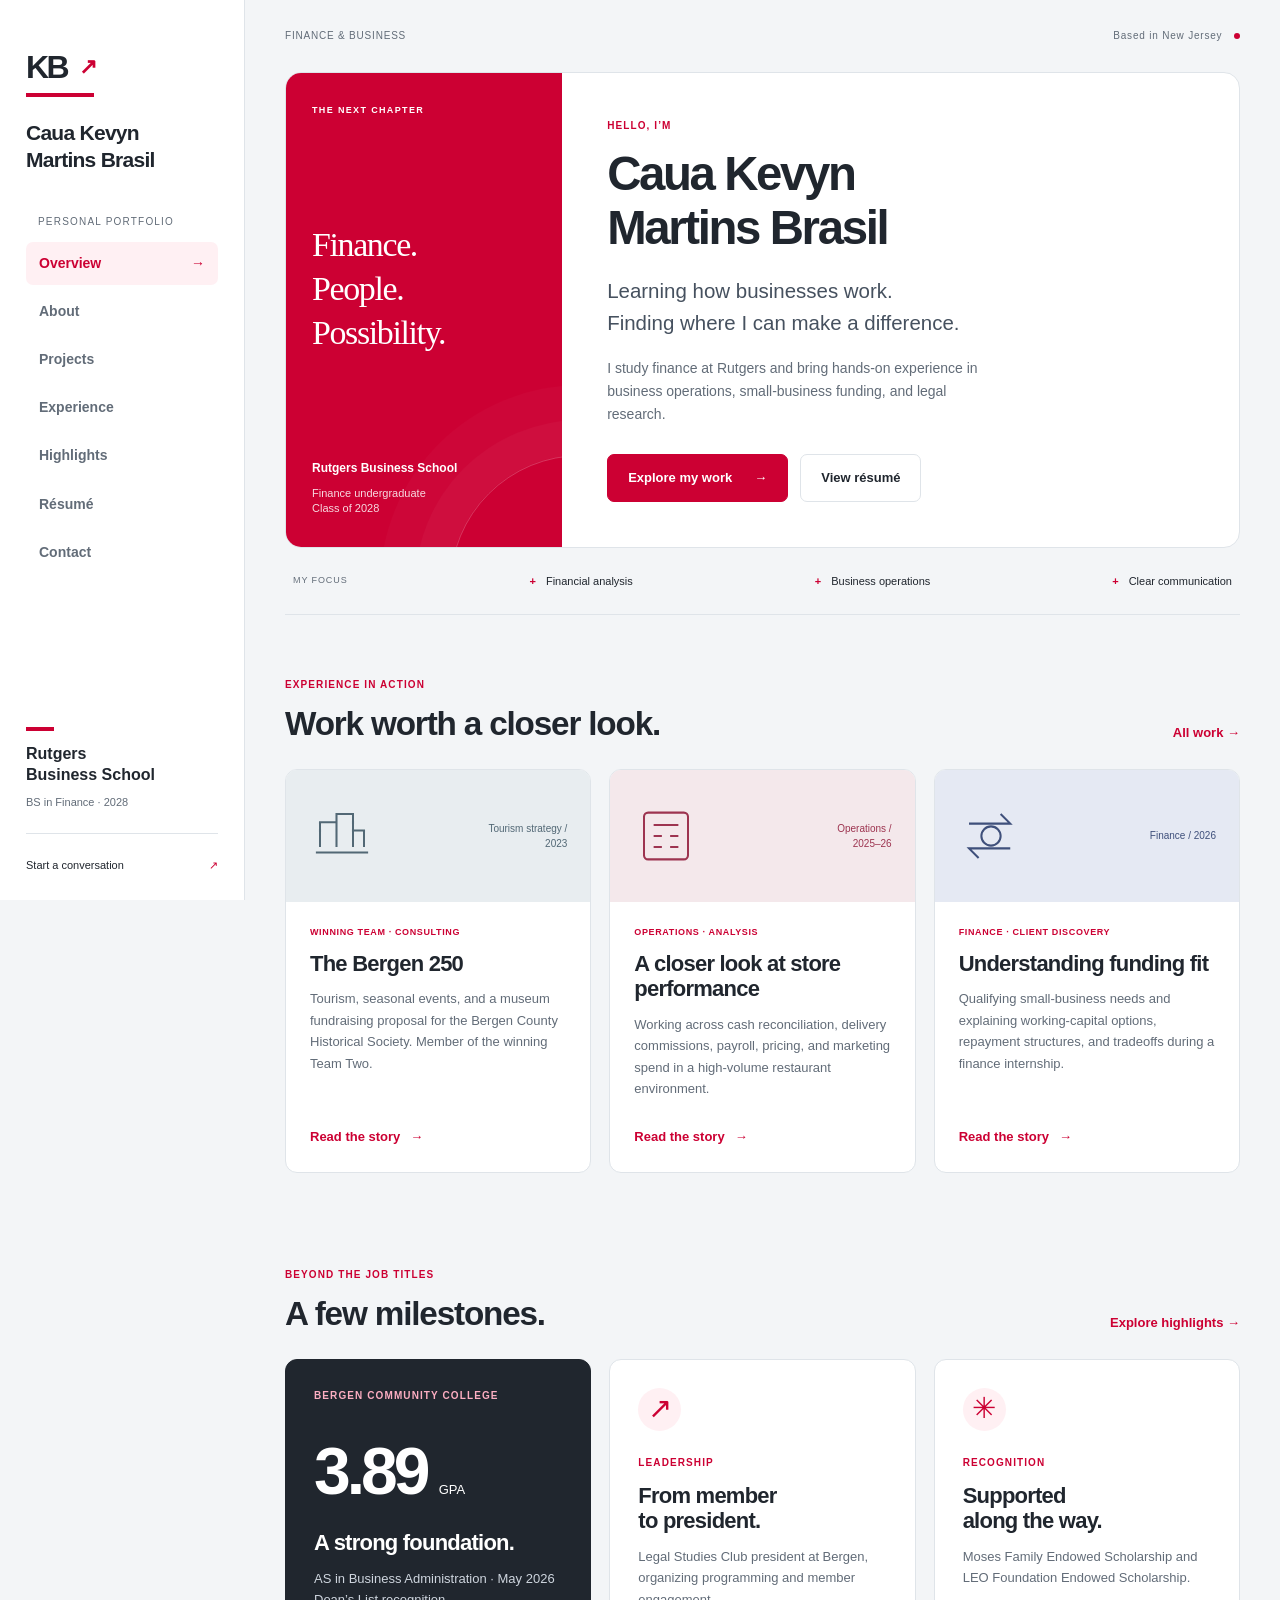
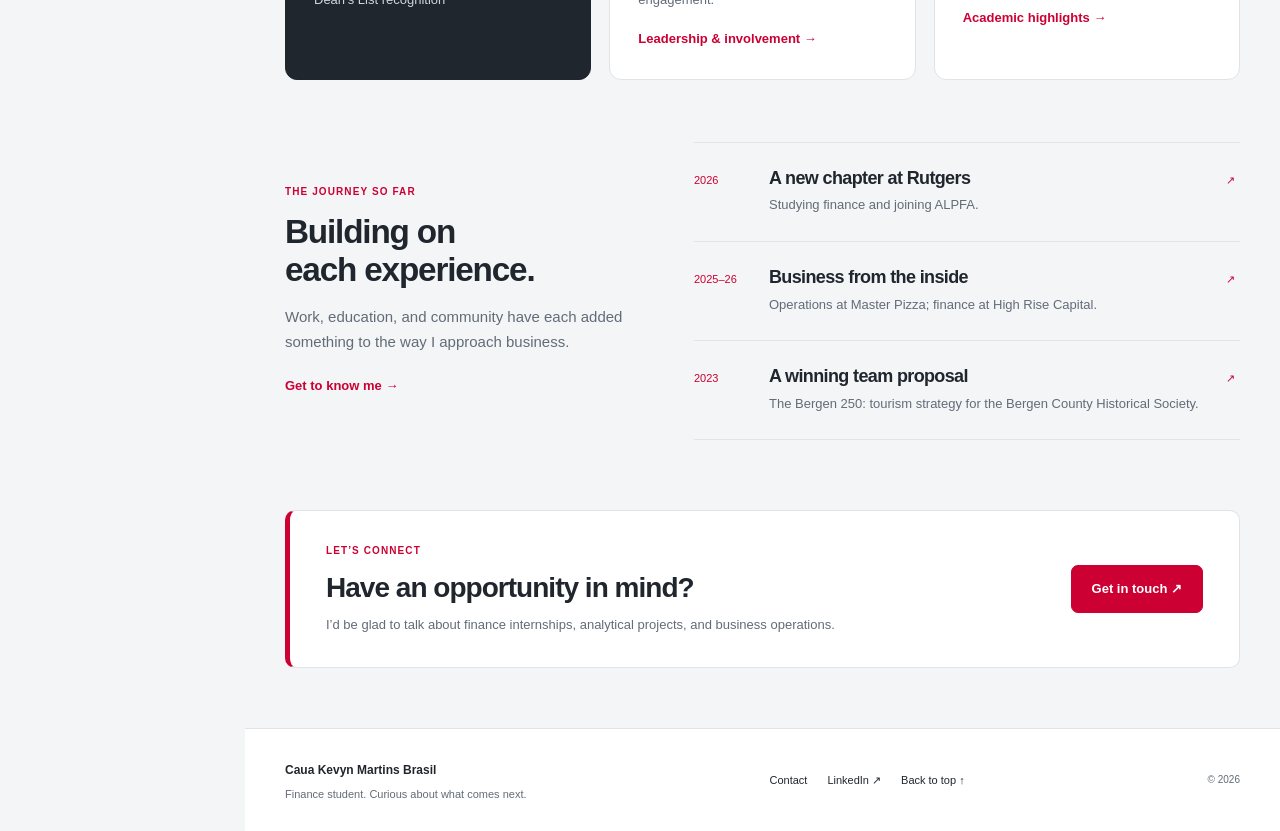
==== index.html @ ee40f1ff "Document Bergen 250 project and winning team recognition" ====
<!doctype html>
<html lang="en">
<head>
  <meta charset="utf-8">
  <meta name="viewport" content="width=device-width, initial-scale=1">
  <meta name="description" content="Finance, business experience, and campus involvement from Caua Kevyn Martins Brasil.">
  <meta name="theme-color" content="#cc0033">
  <title>Overview | Caua Kevyn Martins Brasil</title>
  <link rel="icon" href="data:image/svg+xml,%3Csvg xmlns='http://www.w3.org/2000/svg' viewBox='0 0 64 64'%3E%3Crect width='64' height='64' fill='%23cc0033'/%3E%3Ctext x='32' y='42' text-anchor='middle' font-family='Arial,sans-serif' font-weight='bold' font-size='23' fill='white'%3ECK%3C/text%3E%3C/svg%3E">
  <link rel="stylesheet" href="site.css?v=2">
</head>
<body>
  <a class="skip-link" href="#main">Skip to content</a>
  <header class="site-header">
    <a class="brand" href="index.html" aria-label="Caua Kevyn Martins Brasil, home"><span class="brand-mark" aria-hidden="true">KB<span>↗</span></span><span class="brand-name">Caua Kevyn<br>Martins Brasil</span></a>
    <p class="nav-caption">Personal portfolio</p>
    <nav aria-label="Primary"><ul class="nav-list"><li><a href="index.html" aria-current="page">Overview</a></li>
<li><a href="about.html">About</a></li>
<li><a href="projects.html">Projects</a></li>
<li><a href="experience.html">Experience</a></li>
<li><a href="highlights.html">Highlights</a></li>
<li><a href="resume.html">Résumé</a></li>
<li><a href="contact.html">Contact</a></li></ul></nav>
    <div class="sidebar-school"><span class="school-rule"></span><strong>Rutgers<br>Business School</strong><span>BS in Finance · 2028</span></div>
    <a class="sidebar-contact" href="mailto:cm2080@scarletmail.rutgers.edu">Start a conversation <span>↗</span></a>
  </header>
  <div class="site-content"><div class="topline"><span>FINANCE &amp; BUSINESS</span><span>Based in New Jersey <span class="status-dot" aria-hidden="true"></span></span></div>
  <main id="main">
  <div class="wrap"><section class="profile-hero" aria-labelledby="hero-title">
    <div class="profile-scarlet"><span class="profile-label">THE NEXT CHAPTER</span><div class="profile-word">Finance.<br>People.<br>Possibility.</div><div class="profile-school">Rutgers Business School<span>Finance undergraduate<br>Class of 2028</span></div></div>
    <div class="profile-intro"><span class="eyebrow">Hello, I’m</span><h1 id="hero-title">Caua Kevyn<br>Martins Brasil</h1><p class="lead">Learning how businesses work.<br>Finding where I can make a difference.</p><p class="intro-detail">I study finance at Rutgers and bring hands-on experience in business operations, small-business funding, and legal research.</p><div class="button-row"><a class="button" href="projects.html">Explore my work <span aria-hidden="true">→</span></a><a class="button secondary" href="resume.html">View résumé</a></div></div>
  </section>
  <div class="focus-strip"><span>My focus</span><strong>Financial analysis</strong><strong>Business operations</strong><strong>Clear communication</strong></div>
  <section class="section"><div class="section-head"><div><span class="eyebrow">Experience in action</span><h2>Work worth a closer look.</h2></div><a class="text-link" href="projects.html">All work →</a></div><div class="project-list"><article class="project-card"><div class="project-visual "><svg viewBox="0 0 48 48" fill="none" stroke="currentColor" stroke-width="1.5" aria-hidden="true"><path d='M8 32V14h12v18M20 32V8h12v24M32 32V20h8v12M5 36h38'/></svg><span>Tourism strategy / 2023</span></div>
      <div class="project-copy"><span class="eyebrow">Winning team · consulting</span><h3><a href="project-bergecco.html">The Bergen 250</a></h3><p>Tourism, seasonal events, and a museum fundraising proposal for the Bergen County Historical Society. Member of the winning Team Two.</p><a class="text-link" href="project-bergecco.html">Read the story <span aria-hidden="true">→</span></a></div></article><article class="project-card"><div class="project-visual rose"><svg viewBox="0 0 48 48" fill="none" stroke="currentColor" stroke-width="1.5" aria-hidden="true"><rect x='8' y='7' width='32' height='34' rx='3'/><path d='M15 16h18M15 24h6m6 0h6M15 32h6m6 0h6'/></svg><span>Operations / 2025–26</span></div>
      <div class="project-copy"><span class="eyebrow">Operations · analysis</span><h3><a href="project-operations.html">A closer look at store performance</a></h3><p>Working across cash reconciliation, delivery commissions, payroll, pricing, and marketing spend in a high-volume restaurant environment.</p><a class="text-link" href="project-operations.html">Read the story <span aria-hidden="true">→</span></a></div></article><article class="project-card"><div class="project-visual navy"><svg viewBox="0 0 48 48" fill="none" stroke="currentColor" stroke-width="1.5" aria-hidden="true"><path d='M8 15h30l-7-7M38 33H8l7 7'/><circle cx='24' cy='24' r='7'/></svg><span>Finance / 2026</span></div>
      <div class="project-copy"><span class="eyebrow">Finance · client discovery</span><h3><a href="project-funding.html">Understanding funding fit</a></h3><p>Qualifying small-business needs and explaining working-capital options, repayment structures, and tradeoffs during a finance internship.</p><a class="text-link" href="project-funding.html">Read the story <span aria-hidden="true">→</span></a></div></article></div></section>
  <section class="highlight-section"><div class="section-head"><div><span class="eyebrow">Beyond the job titles</span><h2>A few milestones.</h2></div><a class="text-link" href="highlights.html">Explore highlights →</a></div>
    <div class="milestone-grid"><article class="milestone academic"><span class="eyebrow">Bergen Community College</span><strong class="big-stat">3.89<span>GPA</span></strong><h3>A strong foundation.</h3><p>AS in Business Administration · May 2026<br>Dean’s List recognition</p></article><article class="milestone"><span class="tile-icon" aria-hidden="true">↗</span><span class="eyebrow">Leadership</span><h3>From member<br>to president.</h3><p>Legal Studies Club president at Bergen, organizing programming and member engagement.</p><a class="text-link" href="highlights.html#leadership">Leadership &amp; involvement →</a></article><article class="milestone"><span class="tile-icon" aria-hidden="true">✳</span><span class="eyebrow">Recognition</span><h3>Supported<br>along the way.</h3><p>Moses Family Endowed Scholarship and LEO Foundation Endowed Scholarship.</p><a class="text-link" href="highlights.html#recognition">Academic highlights →</a></article></div>
  </section>
  <section class="section journey-section"><div><span class="eyebrow">The journey so far</span><h2>Building on<br>each experience.</h2><p class="body-copy">Work, education, and community have each added something to the way I approach business.</p><a class="text-link" href="about.html">Get to know me →</a></div><div class="journey-list"><a href="highlights.html#leadership"><span>2026</span><div><h3>A new chapter at Rutgers</h3><p>Studying finance and joining ALPFA.</p></div><span aria-hidden="true">↗</span></a><a href="experience.html"><span>2025–26</span><div><h3>Business from the inside</h3><p>Operations at Master Pizza; finance at High Rise Capital.</p></div><span aria-hidden="true">↗</span></a><a href="project-bergecco.html"><span>2023</span><div><h3>A winning team proposal</h3><p>The Bergen 250: tourism strategy for the Bergen County Historical Society.</p></div><span aria-hidden="true">↗</span></a></div></section>
  <section class="connect-banner"><div><span class="eyebrow">Let’s connect</span><h2>Have an opportunity in mind?</h2><p>I’d be glad to talk about finance internships, analytical projects, and business operations.</p></div><a class="button" href="contact.html">Get in touch ↗</a></section></div></main>
  <footer class="site-footer"><div class="wrap footer-top"><div><strong>Caua Kevyn Martins Brasil</strong><p>Finance student. Curious about what comes next.</p></div><nav class="footer-links" aria-label="Footer"><a href="contact.html">Contact</a><a href="https://www.linkedin.com/in/kevin-brasil-6b93032a8/" target="_blank" rel="noopener noreferrer">LinkedIn ↗</a><a href="#main">Back to top ↑</a></nav><span class="copyright">© 2026</span></div></footer></div>
</body>
</html>
---- site.css ----
:root{--red:#cc0033;--red-dark:#a00029;--ink:#20262e;--muted:#626c78;--paper:#f3f5f7;--line:#dfe4e9;--white:#fff;--max:1180px;--radius:16px}

*{box-sizing:border-box}
html{scroll-behavior:smooth;scroll-padding-top:30px}
body{margin:0;background:var(--paper);color:var(--ink);font-family:Arial,Helvetica,sans-serif;font-size:15px;line-height:1.65;-webkit-font-smoothing:antialiased}
a{color:inherit}
button{font:inherit}
::selection{background:#ffd7e1}
:focus-visible{outline:3px solid #1772c4;outline-offset:5px}
h1,h2,h3,p,ul{margin-top:0}
h1,h2,h3{line-height:1.15;letter-spacing:-.035em}
h1{font-size:clamp(36px,4.2vw,64px);margin-bottom:24px}
h2{font-size:clamp(27px,2.6vw,38px);margin-bottom:16px}
h3{font-size:22px;margin-bottom:12px}
p{margin-bottom:18px}
.skip-link{position:fixed;top:-90px;left:20px;z-index:100;background:var(--ink);color:white;padding:12px 20px}
.skip-link:focus{top:12px}
.wrap{width:min(var(--max),calc(100% - 80px));margin-inline:auto}
.site-header{position:fixed;inset:0 auto 0 0;width:245px;padding:42px 26px 26px;background:#fff;border-right:1px solid var(--line);display:flex;flex-direction:column;z-index:10;overflow-y:auto}
.brand{text-decoration:none}
.brand-mark{display:flex;align-items:center;justify-content:space-between;width:68px;height:55px;border-bottom:4px solid var(--red);font-size:32px;font-weight:800;letter-spacing:-.08em;margin-bottom:22px}
.brand-mark span{font-size:22px;color:var(--red)}
.brand-name{font-weight:700;font-size:21px;line-height:1.3;letter-spacing:-.035em;display:block}
.nav-caption{font-size:10px;letter-spacing:.12em;text-transform:uppercase;color:var(--muted);margin:40px 12px 12px}
.nav-list{list-style:none;padding:0;margin:0;display:grid;gap:5px}
.nav-list a{display:flex;align-items:center;justify-content:space-between;padding:10px 13px;border-radius:7px;font-size:14px;color:var(--muted);text-decoration:none;font-weight:600}
.nav-list a:hover{background:var(--paper);color:var(--ink)}
.nav-list a[aria-current=page]{color:var(--red);background:#fff0f3}
.nav-list a[aria-current=page]:after{content:'→'}
.sidebar-school{margin-top:auto;padding-top:38px}
.school-rule{display:block;width:28px;height:4px;background:var(--red);margin-bottom:13px}
.sidebar-school strong{display:block;font-size:16px;line-height:1.3}
.sidebar-school>span:last-child{display:block;font-size:11px;color:var(--muted);margin-top:7px}
.sidebar-contact{display:flex;justify-content:space-between;font-size:11px;text-decoration:none;padding-top:22px;margin-top:22px;border-top:1px solid var(--line)}
.sidebar-contact span{color:var(--red)}
.site-content{margin-left:245px}
.topline{width:min(var(--max),calc(100% - 80px));margin:auto;display:flex;justify-content:space-between;align-items:center;gap:16px;height:72px;font-size:10px;letter-spacing:.08em;color:var(--muted)}
.status-dot{display:inline-block;width:6px;height:6px;border-radius:50%;background:var(--red);margin-left:8px}
.eyebrow{display:block;color:var(--red);font-size:10px;letter-spacing:.11em;font-weight:700;text-transform:uppercase;margin-bottom:12px}
.lead{font-size:clamp(17px,1.6vw,21px);color:#46515f;line-height:1.55}
.body-copy{color:var(--muted);font-size:15px;max-width:65ch}
.text-link{display:inline-flex;align-items:center;gap:10px;color:var(--red);font-size:13px;font-weight:700;text-decoration:none}
.text-link:hover{text-decoration:underline;text-underline-offset:4px}
.button-row{display:flex;align-items:center;flex-wrap:wrap;gap:12px}
.button{display:inline-flex;justify-content:center;align-items:center;gap:22px;border:1px solid var(--red);border-radius:7px;background:var(--red);color:#fff;padding:12px 20px;min-height:47px;font-size:13px;font-weight:700;text-decoration:none;transition:background .18s,transform .18s}
.button:hover{background:var(--red-dark);transform:translateY(-2px)}
.button.secondary{background:white;color:var(--ink);border-color:var(--line)}
.button.secondary:hover{border-color:var(--red)}
.profile-hero{display:grid;grid-template-columns:29% 1fr;min-height:440px;background:white;border-radius:var(--radius);overflow:hidden;border:1px solid var(--line)}
.profile-scarlet{background:var(--red);color:white;display:flex;flex-direction:column;justify-content:space-between;padding:30px 26px;position:relative;overflow:hidden}
.profile-scarlet:after{content:'';position:absolute;width:260px;height:260px;border:1px solid #ffffff35;border-radius:50%;bottom:-170px;right:-150px;box-shadow:0 0 0 35px #ffffff08,0 0 0 70px #ffffff06;pointer-events:none}
.profile-label{font-size:9px;font-weight:700;letter-spacing:.15em}
.profile-word{font-family:Georgia,serif;font-size:clamp(28px,2.65vw,43px);line-height:1.3;letter-spacing:-.04em;margin:36px 0}
.profile-school{font-size:12px;font-weight:700;line-height:1.4}
.profile-school span{display:block;font-size:11px;font-weight:400;margin-top:9px;opacity:.85}
.profile-intro{padding:45px clamp(26px,3.5vw,58px);align-self:center}
.profile-intro h1{font-size:clamp(35px,3.7vw,57px);letter-spacing:-.05em;margin-bottom:20px}
.profile-intro .lead{margin-bottom:18px}
.intro-detail{max-width:48ch;font-size:14px;color:var(--muted);margin-bottom:28px}
.focus-strip{display:flex;flex-wrap:wrap;justify-content:space-between;align-items:center;gap:10px;padding:24px 8px;border-bottom:1px solid var(--line);font-size:11px}
.focus-strip>span{color:var(--muted);text-transform:uppercase;font-size:9px;letter-spacing:.1em}
.focus-strip strong{font-weight:500}
.focus-strip strong:before{content:'+';color:var(--red);font-weight:700;margin-right:10px}
.section{padding:62px 0}
.section-head{display:flex;justify-content:space-between;align-items:end;gap:24px;margin-bottom:25px}
.section-head h2{margin:0}
.section-head .text-link{flex-shrink:0}
.project-list{display:grid;grid-template-columns:repeat(3,minmax(0,1fr));gap:18px}
.project-card{display:flex;flex-direction:column;border-radius:12px;border:1px solid var(--line);background:white;overflow:hidden;transition:transform .2s,box-shadow .2s}
.project-card:hover{transform:translateY(-4px);box-shadow:0 12px 24px #20262e09}
.project-visual{height:132px;display:flex;align-items:center;justify-content:space-between;padding:23px;background:#e8edf0;color:#526875}
.project-visual.rose{background:#f4e8eb;color:#9d3450}
.project-visual.navy{background:#e5e9f3;color:#3f507b}
.project-visual svg{width:66px;height:66px;flex-shrink:0}
.project-visual span{font-size:10px;max-width:80px;line-height:1.5;text-align:right}
.project-copy{padding:24px;display:flex;flex-direction:column;flex:1}
.project-copy .eyebrow{font-size:9px;letter-spacing:.07em;line-height:1.5}
.project-copy h3{font-size:22px}
.project-copy h3 a{text-decoration:none}
.project-copy h3 a:hover{color:var(--red)}
.project-copy p{font-size:13px;color:var(--muted)}
.project-copy>.text-link{margin-top:auto;padding-top:9px}
.highlight-section{padding:32px 0 0}
.milestone-grid{display:grid;grid-template-columns:repeat(3,minmax(0,1fr));gap:18px}
.milestone{padding:28px;border-radius:12px;background:white;border:1px solid var(--line)}
.milestone.academic{background:var(--ink);border-color:var(--ink);color:white}
.academic .eyebrow{color:#fcaec2}
.milestone p{font-size:13px;color:var(--muted);margin-bottom:16px}
.academic p{color:#ced5de}
.big-stat{display:block;font-size:66px;letter-spacing:-.06em;line-height:1.2;margin:28px 0 19px}
.big-stat span{font-size:13px;font-weight:400;letter-spacing:0;margin-left:12px}
.milestone h3{font-size:22px}
.tile-icon{display:flex;width:43px;height:43px;align-items:center;justify-content:center;background:#fff0f3;border-radius:50%;color:var(--red);font-size:29px;margin-bottom:24px}
.journey-section{display:grid;grid-template-columns:.8fr 1.2fr;gap:45px;align-items:center}
.journey-section>.body-copy{font-size:14px}
.journey-list a{display:grid;grid-template-columns:60px 1fr 14px;gap:15px;padding:25px 0;border-bottom:1px solid var(--line);text-decoration:none}
.journey-list a:first-child{border-top:1px solid var(--line)}
.journey-list a>span{font-size:11px;color:var(--red);padding-top:3px}
.journey-list h3{font-size:18px;margin-bottom:6px}
.journey-list p{font-size:13px;color:var(--muted);margin:0}
.journey-list a:hover h3{color:var(--red)}
.connect-banner{display:flex;align-items:center;justify-content:space-between;gap:30px;padding:32px 36px;margin:8px 0 60px;background:#fff;border:1px solid var(--line);border-left:5px solid var(--red);border-radius:10px}
.connect-banner h2{font-size:28px;margin-bottom:10px}
.connect-banner p{font-size:13px;color:var(--muted);margin:0}
.connect-banner>.button{flex-shrink:0}
.site-footer{border-top:1px solid var(--line);background:white}
.footer-top{display:flex;align-items:center;justify-content:space-between;flex-wrap:wrap;gap:20px;padding-block:28px}
.footer-top strong{font-size:12px}
.footer-top p{font-size:11px;color:var(--muted);margin:3px 0 0}
.footer-links{display:flex;gap:20px;flex-wrap:wrap;font-size:11px}
.footer-links a{text-decoration:none}
.footer-links a:hover{color:var(--red)}
.copyright{font-size:10px;color:var(--muted)}
.page-intro{padding:40px 0 46px;position:relative}
.page-intro h1{max-width:900px}
.page-intro .lead{max-width:680px;margin-bottom:0}
.page-intro:before{content:'';display:block;width:38px;height:4px;background:var(--red);margin-bottom:28px}
.split-section{display:grid;grid-template-columns:.55fr 1fr;gap:38px;padding:32px;background:white;border:1px solid var(--line);border-radius:12px;margin-bottom:20px}
.split-section h2{font-size:25px}
.split-section p:last-child{margin:0}
.card-grid{display:grid;grid-template-columns:repeat(3,minmax(0,1fr));gap:18px}
.info-card{background:white;border:1px solid var(--line);padding:27px;border-radius:12px}
.info-card h3{font-size:22px}
.info-card p{font-size:13px;color:var(--muted);margin-bottom:0}
.statement{display:grid;grid-template-columns:1fr 1fr;gap:40px;padding:38px;margin:40px 0 60px;border-radius:12px;background:white;border:1px solid var(--line)}
.statement h2{font-size:30px}
.timeline{padding-left:24px;border-left:2px solid #e3abb9;margin:0 0 0 7px}
.timeline-entry{position:relative;display:grid;grid-template-columns:140px 1fr;gap:30px;margin-bottom:24px;background:#fff;border:1px solid var(--line);border-radius:12px;padding:30px}
.timeline-entry:before{content:'';position:absolute;left:-32px;top:35px;width:11px;height:11px;border-radius:50%;background:var(--red);box-shadow:0 0 0 5px var(--paper)}
.timeline-date{font-size:11px;color:var(--muted)}
.timeline-entry h2{font-size:27px;margin-bottom:7px}
.role-name{font-size:12px;color:var(--red);font-weight:700;margin-bottom:16px}
.timeline-entry ul{font-size:14px;color:var(--muted);padding-left:18px;margin-bottom:0}
.timeline-entry li+li{margin-top:8px}
.chip-list,.timeline-entry .chip-list{display:flex;flex-wrap:wrap;gap:7px;list-style:none;padding:0;margin:20px 0 0}
.chip-list li,.timeline-entry .chip-list li{font-size:10px;padding:5px 10px;background:var(--paper);border-radius:5px;margin:0}
.resume-block{display:grid;grid-template-columns:150px 1fr;gap:30px;padding:30px;background:#fff;border:1px solid var(--line);border-radius:12px;margin-bottom:18px}
.resume-block:last-child{margin-bottom:60px}
.resume-block h2{font-size:20px;color:var(--red)}
.resume-item{display:grid;grid-template-columns:1fr auto;gap:5px 18px}
.resume-item+.resume-item{border-top:1px solid var(--line);margin-top:20px;padding-top:20px}
.resume-item h3{font-size:17px;margin:0}
.resume-item .date{font-size:11px;color:var(--muted)}
.resume-item p{grid-column:1/-1;font-size:13px;color:var(--muted);margin:0}
.resume-item a{color:var(--red)}
.case-layout{display:grid;grid-template-columns:1fr 250px;gap:25px;align-items:start;padding:0 0 60px}
.case-layout>div{padding:32px;background:white;border:1px solid var(--line);border-radius:12px}
.case-layout section+section{padding-top:25px;margin-top:25px;border-top:1px solid var(--line)}
.case-layout h2{font-size:25px}
.case-layout p,.case-layout li{font-size:14px;color:var(--muted)}
.case-layout ul{padding-left:20px}
.case-aside{background:var(--ink);color:white;border-radius:12px;padding:26px}
.case-aside dl{margin:0}
.case-aside dt{font-size:10px;text-transform:uppercase;color:#fcaec2;margin-top:22px;letter-spacing:.08em}
.case-aside dt:first-child{margin-top:0}
.case-aside dd{font-size:13px;margin:5px 0 0}
.back-link{margin-bottom:25px}
.contact-panel{display:grid;grid-template-columns:1fr 1fr;gap:0;background:#fff;border:1px solid var(--line);border-radius:var(--radius);overflow:hidden;margin-bottom:30px}
.contact-panel>div:first-child{padding:36px;background:var(--red);color:white}
.contact-panel>div:first-child .eyebrow,.contact-panel>div:first-child .body-copy{color:#fff}
.contact-panel h2{font-size:34px}
.contact-panel .button{background:#fff;color:var(--red);border-color:white}
.contact-note{padding-top:24px;margin-top:30px;border-top:1px solid #ffffff50}
.contact-note p{font-size:13px;margin:0;color:#ffe0e8}
.contact-methods{display:grid;padding:15px 32px}
.contact-method{display:flex;flex-direction:column;justify-content:center;text-decoration:none;padding:23px 0;border-bottom:1px solid var(--line)}
.contact-method:last-child{border:0}
.contact-method:hover strong{color:var(--red)}
.contact-method strong{font-size:clamp(15px,1.5vw,21px);overflow-wrap:anywhere;letter-spacing:-.025em}
.contact-method small{font-size:11px;color:var(--muted);margin-top:8px}
.contact-next{display:flex;align-items:center;justify-content:space-between;gap:30px;padding:30px 0 55px}
.contact-next h2{font-size:27px}
.contact-next p{font-size:14px;color:var(--muted);max-width:60ch}
.contact-next>.text-link{flex-shrink:0}
.involvement-grid{display:grid;grid-template-columns:1fr 1fr;gap:18px}
.involvement-card{background:white;border:1px solid var(--line);border-radius:12px;padding:30px}
.involvement-card.wide{grid-column:1/-1}
.involvement-card p{color:var(--muted);font-size:14px}
.involvement-card .organization{font-weight:700;font-size:12px}
.red{color:var(--red)}

@media(min-width:1600px){.profile-hero{min-height:500px}
.profile-intro{padding:60px}
.profile-intro h1{font-size:64px}
}

@media(max-height:800px) and (min-width:981px){.site-header{padding-top:25px}
.brand-mark{margin-bottom:14px}
.nav-caption{margin-top:22px}
.nav-list a{padding-block:8px}
.sidebar-school{padding-top:24px}
.sidebar-contact{margin-top:16px;padding-top:14px}
}

@media(max-width:1180px){.site-header{width:205px;padding-inline:20px}
.site-content{margin-left:205px}
.wrap,.topline{width:calc(100% - 48px)}
.project-copy{padding:20px}
.project-copy h3{font-size:20px}
.profile-scarlet{padding:26px 20px}
.milestone{padding:22px}
.milestone h3{font-size:20px}
.timeline-entry{grid-template-columns:1fr;gap:14px}
.case-layout{grid-template-columns:1fr 220px}
}

@media(max-width:980px){.site-header{position:static;width:auto;display:grid;grid-template-columns:1fr auto;padding:18px 24px;overflow:visible;gap:16px;border-right:0;border-bottom:1px solid var(--line)}
.brand{display:flex;align-items:center;gap:12px}
.brand-mark{font-size:22px;width:43px;height:38px;margin:0}
.brand-mark span{font-size:16px}
.brand-name{font-size:15px}
.nav-caption,.sidebar-contact{display:none}
.site-header nav{grid-column:1/-1;grid-row:2;overflow-x:auto}
.nav-list{display:flex;gap:5px;min-width:max-content}
.nav-list a{font-size:12px;padding:8px 12px}
.nav-list a[aria-current=page]:after{display:none}
.sidebar-school{margin:0;padding:0;align-self:center;text-align:right}
.sidebar-school strong{font-size:12px}
.sidebar-school>span:last-child{font-size:9px;margin-top:4px}
.school-rule{display:none}
.site-content{margin-left:0}
.topline{height:56px}
.profile-word{font-size:34px}
.profile-intro h1{font-size:46px}
.project-copy h3{font-size:21px}
.journey-section{gap:30px}
.page-intro{padding-top:26px}
}

@media(max-width:700px){.profile-hero{grid-template-columns:1fr}
.profile-scarlet{display:grid;grid-template-columns:1fr 1fr;gap:18px;padding:24px}
.profile-label{grid-column:1/-1;font-size:8px}
.profile-word{font-size:26px;line-height:1.2;margin:0}
.profile-school{align-self:end;text-align:right;font-size:11px}
.profile-school span{font-size:10px}
.profile-intro{padding:30px 24px}
.profile-intro h1{font-size:clamp(34px,8vw,46px)}
.focus-strip{justify-content:start;gap:12px 18px}
.focus-strip>span{width:100%}
.project-list,.milestone-grid{grid-template-columns:1fr}
.project-card{display:grid;grid-template-columns:100px 1fr}
.project-visual{height:auto;flex-direction:column;justify-content:center;gap:20px;padding:16px}
.project-visual span{text-align:center}
.project-visual svg{width:55px}
.project-copy h3{font-size:23px}
.milestone-grid{gap:14px}
.milestone{padding:27px}
.milestone h3 br{display:none}
.big-stat{margin:15px 0}
.tile-icon{float:right;margin-left:20px}
.milestone h3{font-size:25px}
.section{padding:44px 0}
.section-head{align-items:start;flex-direction:column;gap:12px}
.journey-section,.split-section,.statement,.contact-panel,.resume-block,.case-layout{grid-template-columns:1fr}
.journey-section h2 br{display:none}
.journey-list a{grid-template-columns:55px 1fr 14px}
.connect-banner,.contact-next{align-items:start;flex-direction:column}
.connect-banner{padding:27px;margin-bottom:40px}
.split-section{padding:26px;gap:10px}
.card-grid{grid-template-columns:1fr}
.resume-block{gap:14px;padding:25px}
.case-aside{order:-1}
.case-aside dl{display:grid;grid-template-columns:1fr 1fr;gap:6px 18px}
.case-aside dt{margin-top:0}
.case-aside dd{margin:0}
.case-layout>div{padding:25px}
.statement{padding:27px;gap:10px}
.contact-panel>div:first-child{padding:28px}
.contact-methods{padding:8px 28px}
.involvement-grid{grid-template-columns:1fr}
.timeline-entry{padding:23px}
.footer-top{align-items:start}
.copyright{width:100%}
.page-intro h1{font-size:40px}
.page-intro h1 br{display:none}
}

@media(max-width:420px){.wrap,.topline{width:calc(100% - 32px)}
.site-header{padding:16px}
.topline{font-size:8px;gap:10px}
.project-card{grid-template-columns:1fr}
.project-visual{height:90px;flex-direction:row;justify-content:space-between;padding:18px 24px}
.project-visual svg{width:48px;height:48px}
.project-visual span{text-align:right;max-width:120px}
.resume-item{grid-template-columns:1fr}
.profile-intro h1{font-size:34px}
.button{padding:11px 15px}
.focus-strip{font-size:10px;gap:8px 12px}
.profile-school{font-size:10px}
.profile-word{font-size:25px}
.page-intro h1{font-size:35px}
.contact-panel h2{font-size:30px}
}

@media(prefers-reduced-motion:reduce){html{scroll-behavior:auto}
*,*:before,*:after{transition:none!important}
}
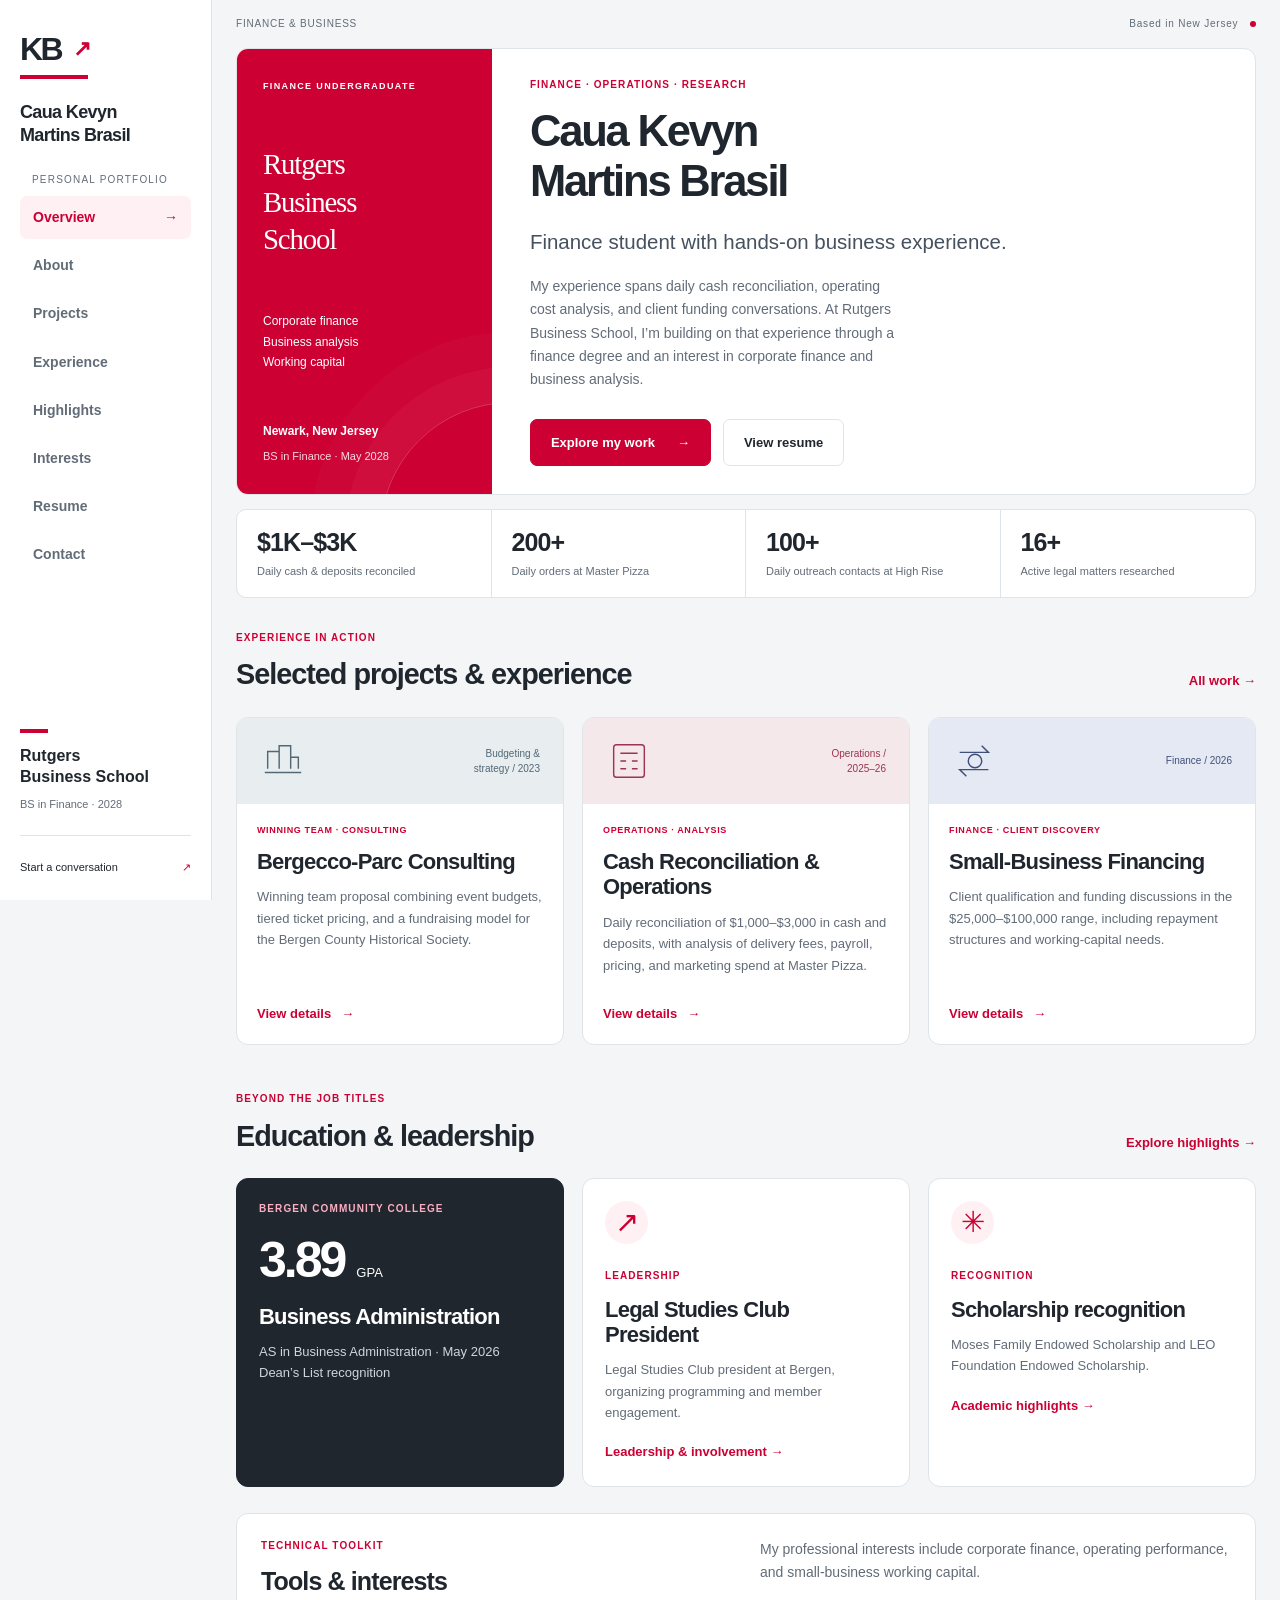
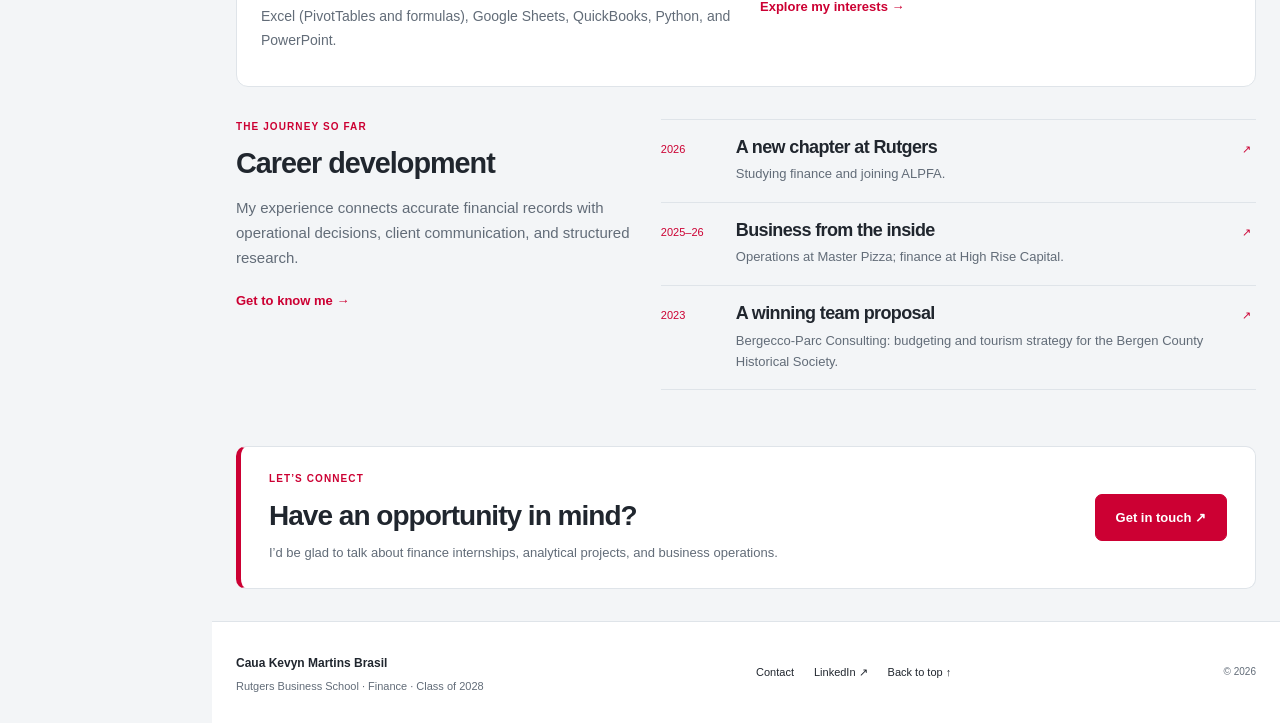
==== commit 59faa7f8: "Polish portfolio spacing, finance copy, interests, and resume" ====
--- a/index.html
+++ b/index.html
@@ -7,7 +7,7 @@
   <meta name="theme-color" content="#cc0033">
   <title>Overview | Caua Kevyn Martins Brasil</title>
   <link rel="icon" href="data:image/svg+xml,%3Csvg xmlns='http://www.w3.org/2000/svg' viewBox='0 0 64 64'%3E%3Crect width='64' height='64' fill='%23cc0033'/%3E%3Ctext x='32' y='42' text-anchor='middle' font-family='Arial,sans-serif' font-weight='bold' font-size='23' fill='white'%3ECK%3C/text%3E%3C/svg%3E">
-  <link rel="stylesheet" href="site.css?v=2">
+  <link rel="stylesheet" href="site.css?v=3">
 </head>
 <body>
   <a class="skip-link" href="#main">Skip to content</a>
@@ -19,7 +19,8 @@
 <li><a href="projects.html">Projects</a></li>
 <li><a href="experience.html">Experience</a></li>
 <li><a href="highlights.html">Highlights</a></li>
-<li><a href="resume.html">Résumé</a></li>
+<li><a href="interests.html">Interests</a></li>
+<li><a href="resume.html">Resume</a></li>
 <li><a href="contact.html">Contact</a></li></ul></nav>
     <div class="sidebar-school"><span class="school-rule"></span><strong>Rutgers<br>Business School</strong><span>BS in Finance · 2028</span></div>
     <a class="sidebar-contact" href="mailto:cm2080@scarletmail.rutgers.edu">Start a conversation <span>↗</span></a>
@@ -27,19 +28,19 @@
   <div class="site-content"><div class="topline"><span>FINANCE &amp; BUSINESS</span><span>Based in New Jersey <span class="status-dot" aria-hidden="true"></span></span></div>
   <main id="main">
   <div class="wrap"><section class="profile-hero" aria-labelledby="hero-title">
-    <div class="profile-scarlet"><span class="profile-label">THE NEXT CHAPTER</span><div class="profile-word">Finance.<br>People.<br>Possibility.</div><div class="profile-school">Rutgers Business School<span>Finance undergraduate<br>Class of 2028</span></div></div>
-    <div class="profile-intro"><span class="eyebrow">Hello, I’m</span><h1 id="hero-title">Caua Kevyn<br>Martins Brasil</h1><p class="lead">Learning how businesses work.<br>Finding where I can make a difference.</p><p class="intro-detail">I study finance at Rutgers and bring hands-on experience in business operations, small-business funding, and legal research.</p><div class="button-row"><a class="button" href="projects.html">Explore my work <span aria-hidden="true">→</span></a><a class="button secondary" href="resume.html">View résumé</a></div></div>
+    <div class="profile-scarlet"><span class="profile-label">FINANCE UNDERGRADUATE</span><div class="profile-word">Rutgers<br>Business<br>School</div><p class="profile-focus">Corporate finance<br>Business analysis<br>Working capital</p><div class="profile-school">Newark, New Jersey<span>BS in Finance · May 2028</span></div></div>
+    <div class="profile-intro"><span class="eyebrow">Finance · Operations · Research</span><h1 id="hero-title">Caua Kevyn<br>Martins Brasil</h1><p class="lead">Finance student with hands-on business experience.</p><p class="intro-detail">My experience spans daily cash reconciliation, operating cost analysis, and client funding conversations. At Rutgers Business School, I’m building on that experience through a finance degree and an interest in corporate finance and business analysis.</p><div class="button-row"><a class="button" href="projects.html">Explore my work <span aria-hidden="true">→</span></a><a class="button secondary" href="resume.html">View resume</a></div></div>
   </section>
-  <div class="focus-strip"><span>My focus</span><strong>Financial analysis</strong><strong>Business operations</strong><strong>Clear communication</strong></div>
-  <section class="section"><div class="section-head"><div><span class="eyebrow">Experience in action</span><h2>Work worth a closer look.</h2></div><a class="text-link" href="projects.html">All work →</a></div><div class="project-list"><article class="project-card"><div class="project-visual "><svg viewBox="0 0 48 48" fill="none" stroke="currentColor" stroke-width="1.5" aria-hidden="true"><path d='M8 32V14h12v18M20 32V8h12v24M32 32V20h8v12M5 36h38'/></svg><span>Tourism strategy / 2023</span></div>
-      <div class="project-copy"><span class="eyebrow">Winning team · consulting</span><h3><a href="project-bergecco.html">The Bergen 250</a></h3><p>Tourism, seasonal events, and a museum fundraising proposal for the Bergen County Historical Society. Member of the winning Team Two.</p><a class="text-link" href="project-bergecco.html">Read the story <span aria-hidden="true">→</span></a></div></article><article class="project-card"><div class="project-visual rose"><svg viewBox="0 0 48 48" fill="none" stroke="currentColor" stroke-width="1.5" aria-hidden="true"><rect x='8' y='7' width='32' height='34' rx='3'/><path d='M15 16h18M15 24h6m6 0h6M15 32h6m6 0h6'/></svg><span>Operations / 2025–26</span></div>
-      <div class="project-copy"><span class="eyebrow">Operations · analysis</span><h3><a href="project-operations.html">A closer look at store performance</a></h3><p>Working across cash reconciliation, delivery commissions, payroll, pricing, and marketing spend in a high-volume restaurant environment.</p><a class="text-link" href="project-operations.html">Read the story <span aria-hidden="true">→</span></a></div></article><article class="project-card"><div class="project-visual navy"><svg viewBox="0 0 48 48" fill="none" stroke="currentColor" stroke-width="1.5" aria-hidden="true"><path d='M8 15h30l-7-7M38 33H8l7 7'/><circle cx='24' cy='24' r='7'/></svg><span>Finance / 2026</span></div>
-      <div class="project-copy"><span class="eyebrow">Finance · client discovery</span><h3><a href="project-funding.html">Understanding funding fit</a></h3><p>Qualifying small-business needs and explaining working-capital options, repayment structures, and tradeoffs during a finance internship.</p><a class="text-link" href="project-funding.html">Read the story <span aria-hidden="true">→</span></a></div></article></div></section>
-  <section class="highlight-section"><div class="section-head"><div><span class="eyebrow">Beyond the job titles</span><h2>A few milestones.</h2></div><a class="text-link" href="highlights.html">Explore highlights →</a></div>
-    <div class="milestone-grid"><article class="milestone academic"><span class="eyebrow">Bergen Community College</span><strong class="big-stat">3.89<span>GPA</span></strong><h3>A strong foundation.</h3><p>AS in Business Administration · May 2026<br>Dean’s List recognition</p></article><article class="milestone"><span class="tile-icon" aria-hidden="true">↗</span><span class="eyebrow">Leadership</span><h3>From member<br>to president.</h3><p>Legal Studies Club president at Bergen, organizing programming and member engagement.</p><a class="text-link" href="highlights.html#leadership">Leadership &amp; involvement →</a></article><article class="milestone"><span class="tile-icon" aria-hidden="true">✳</span><span class="eyebrow">Recognition</span><h3>Supported<br>along the way.</h3><p>Moses Family Endowed Scholarship and LEO Foundation Endowed Scholarship.</p><a class="text-link" href="highlights.html#recognition">Academic highlights →</a></article></div>
+  <div class="evidence-strip" aria-label="Experience at a glance"><div><strong>$1K–$3K</strong><span>Daily cash &amp; deposits reconciled</span></div><div><strong>200+</strong><span>Daily orders at Master Pizza</span></div><div><strong>100+</strong><span>Daily outreach contacts at High Rise</span></div><div><strong>16+</strong><span>Active legal matters researched</span></div></div>
+  <section class="section"><div class="section-head"><div><span class="eyebrow">Experience in action</span><h2>Selected projects &amp; experience</h2></div><a class="text-link" href="projects.html">All work →</a></div><div class="project-list"><article class="project-card"><div class="project-visual "><svg viewBox="0 0 48 48" fill="none" stroke="currentColor" stroke-width="1.5" aria-hidden="true"><path d='M8 32V14h12v18M20 32V8h12v24M32 32V20h8v12M5 36h38'/></svg><span>Budgeting &amp; strategy / 2023</span></div>
+      <div class="project-copy"><span class="eyebrow">Winning team · consulting</span><h3><a href="project-bergecco.html">Bergecco-Parc Consulting</a></h3><p>Winning team proposal combining event budgets, tiered ticket pricing, and a fundraising model for the Bergen County Historical Society.</p><a class="text-link" href="project-bergecco.html">View details <span aria-hidden="true">→</span></a></div></article><article class="project-card"><div class="project-visual rose"><svg viewBox="0 0 48 48" fill="none" stroke="currentColor" stroke-width="1.5" aria-hidden="true"><rect x='8' y='7' width='32' height='34' rx='3'/><path d='M15 16h18M15 24h6m6 0h6M15 32h6m6 0h6'/></svg><span>Operations / 2025–26</span></div>
+      <div class="project-copy"><span class="eyebrow">Operations · analysis</span><h3><a href="project-operations.html">Cash Reconciliation &amp; Operations</a></h3><p>Daily reconciliation of $1,000–$3,000 in cash and deposits, with analysis of delivery fees, payroll, pricing, and marketing spend at Master Pizza.</p><a class="text-link" href="project-operations.html">View details <span aria-hidden="true">→</span></a></div></article><article class="project-card"><div class="project-visual navy"><svg viewBox="0 0 48 48" fill="none" stroke="currentColor" stroke-width="1.5" aria-hidden="true"><path d='M8 15h30l-7-7M38 33H8l7 7'/><circle cx='24' cy='24' r='7'/></svg><span>Finance / 2026</span></div>
+      <div class="project-copy"><span class="eyebrow">Finance · client discovery</span><h3><a href="project-funding.html">Small-Business Financing</a></h3><p>Client qualification and funding discussions in the $25,000–$100,000 range, including repayment structures and working-capital needs.</p><a class="text-link" href="project-funding.html">View details <span aria-hidden="true">→</span></a></div></article></div></section>
+  <section class="highlight-section"><div class="section-head"><div><span class="eyebrow">Beyond the job titles</span><h2>Education &amp; leadership</h2></div><a class="text-link" href="highlights.html">Explore highlights →</a></div>
+    <div class="milestone-grid"><article class="milestone academic"><span class="eyebrow">Bergen Community College</span><strong class="big-stat">3.89<span>GPA</span></strong><h3>Business Administration</h3><p>AS in Business Administration · May 2026<br>Dean’s List recognition</p></article><article class="milestone"><span class="tile-icon" aria-hidden="true">↗</span><span class="eyebrow">Leadership</span><h3>Legal Studies Club President</h3><p>Legal Studies Club president at Bergen, organizing programming and member engagement.</p><a class="text-link" href="highlights.html#leadership">Leadership &amp; involvement →</a></article><article class="milestone"><span class="tile-icon" aria-hidden="true">✳</span><span class="eyebrow">Recognition</span><h3>Scholarship recognition</h3><p>Moses Family Endowed Scholarship and LEO Foundation Endowed Scholarship.</p><a class="text-link" href="highlights.html#recognition">Academic highlights →</a></article></div>
   </section>
-  <section class="section journey-section"><div><span class="eyebrow">The journey so far</span><h2>Building on<br>each experience.</h2><p class="body-copy">Work, education, and community have each added something to the way I approach business.</p><a class="text-link" href="about.html">Get to know me →</a></div><div class="journey-list"><a href="highlights.html#leadership"><span>2026</span><div><h3>A new chapter at Rutgers</h3><p>Studying finance and joining ALPFA.</p></div><span aria-hidden="true">↗</span></a><a href="experience.html"><span>2025–26</span><div><h3>Business from the inside</h3><p>Operations at Master Pizza; finance at High Rise Capital.</p></div><span aria-hidden="true">↗</span></a><a href="project-bergecco.html"><span>2023</span><div><h3>A winning team proposal</h3><p>The Bergen 250: tourism strategy for the Bergen County Historical Society.</p></div><span aria-hidden="true">↗</span></a></div></section>
+  <section class="toolkit-section"><div><span class="eyebrow">Technical toolkit</span><h2>Tools &amp; interests</h2><p>Excel (PivotTables and formulas), Google Sheets, QuickBooks, Python, and PowerPoint.</p></div><div><p>My professional interests include corporate finance, operating performance, and small-business working capital.</p><a class="text-link" href="interests.html">Explore my interests →</a></div></section><section class="section journey-section"><div><span class="eyebrow">The journey so far</span><h2>Career development</h2><p class="body-copy">My experience connects accurate financial records with operational decisions, client communication, and structured research.</p><a class="text-link" href="about.html">Get to know me →</a></div><div class="journey-list"><a href="highlights.html#leadership"><span>2026</span><div><h3>A new chapter at Rutgers</h3><p>Studying finance and joining ALPFA.</p></div><span aria-hidden="true">↗</span></a><a href="experience.html"><span>2025–26</span><div><h3>Business from the inside</h3><p>Operations at Master Pizza; finance at High Rise Capital.</p></div><span aria-hidden="true">↗</span></a><a href="project-bergecco.html"><span>2023</span><div><h3>A winning team proposal</h3><p>Bergecco-Parc Consulting: budgeting and tourism strategy for the Bergen County Historical Society.</p></div><span aria-hidden="true">↗</span></a></div></section>
   <section class="connect-banner"><div><span class="eyebrow">Let’s connect</span><h2>Have an opportunity in mind?</h2><p>I’d be glad to talk about finance internships, analytical projects, and business operations.</p></div><a class="button" href="contact.html">Get in touch ↗</a></section></div></main>
-  <footer class="site-footer"><div class="wrap footer-top"><div><strong>Caua Kevyn Martins Brasil</strong><p>Finance student. Curious about what comes next.</p></div><nav class="footer-links" aria-label="Footer"><a href="contact.html">Contact</a><a href="https://www.linkedin.com/in/kevin-brasil-6b93032a8/" target="_blank" rel="noopener noreferrer">LinkedIn ↗</a><a href="#main">Back to top ↑</a></nav><span class="copyright">© 2026</span></div></footer></div>
+  <footer class="site-footer"><div class="wrap footer-top"><div><strong>Caua Kevyn Martins Brasil</strong><p>Rutgers Business School · Finance · Class of 2028</p></div><nav class="footer-links" aria-label="Footer"><a href="contact.html">Contact</a><a href="https://www.linkedin.com/in/kevin-brasil-6b93032a8/" target="_blank" rel="noopener noreferrer">LinkedIn ↗</a><a href="#main">Back to top ↑</a></nav><span class="copyright">© 2026</span></div></footer></div>
 </body>
 </html>
--- a/site.css
+++ b/site.css
@@ -1,4 +1,4 @@
-:root{--red:#cc0033;--red-dark:#a00029;--ink:#20262e;--muted:#626c78;--paper:#f3f5f7;--line:#dfe4e9;--white:#fff;--max:1180px;--radius:16px}
+:root{--red:#cc0033;--red-dark:#a00029;--ink:#20262e;--muted:#626c78;--paper:#f3f5f7;--line:#dfe4e9;--white:#fff;--max:1320px;--radius:12px}
 
 *{box-sizing:border-box}
 html{scroll-behavior:smooth;scroll-padding-top:30px}
@@ -9,32 +9,32 @@
 :focus-visible{outline:3px solid #1772c4;outline-offset:5px}
 h1,h2,h3,p,ul{margin-top:0}
 h1,h2,h3{line-height:1.15;letter-spacing:-.035em}
-h1{font-size:clamp(36px,4.2vw,64px);margin-bottom:24px}
-h2{font-size:clamp(27px,2.6vw,38px);margin-bottom:16px}
+h1{font-size:clamp(32px,3vw,46px);margin-bottom:24px}
+h2{font-size:clamp(25px,2.25vw,32px);margin-bottom:16px}
 h3{font-size:22px;margin-bottom:12px}
 p{margin-bottom:18px}
 .skip-link{position:fixed;top:-90px;left:20px;z-index:100;background:var(--ink);color:white;padding:12px 20px}
 .skip-link:focus{top:12px}
-.wrap{width:min(var(--max),calc(100% - 80px));margin-inline:auto}
-.site-header{position:fixed;inset:0 auto 0 0;width:245px;padding:42px 26px 26px;background:#fff;border-right:1px solid var(--line);display:flex;flex-direction:column;z-index:10;overflow-y:auto}
+.wrap{width:min(var(--max),calc(100% - 48px));margin-inline:auto}
+.site-header{position:fixed;inset:0 auto 0 0;width:212px;padding:24px 20px;background:#fff;border-right:1px solid var(--line);display:flex;flex-direction:column;z-index:10;overflow-y:auto}
 .brand{text-decoration:none}
 .brand-mark{display:flex;align-items:center;justify-content:space-between;width:68px;height:55px;border-bottom:4px solid var(--red);font-size:32px;font-weight:800;letter-spacing:-.08em;margin-bottom:22px}
 .brand-mark span{font-size:22px;color:var(--red)}
-.brand-name{font-weight:700;font-size:21px;line-height:1.3;letter-spacing:-.035em;display:block}
-.nav-caption{font-size:10px;letter-spacing:.12em;text-transform:uppercase;color:var(--muted);margin:40px 12px 12px}
+.brand-name{font-weight:700;font-size:18px;line-height:1.3;letter-spacing:-.035em;display:block}
+.nav-caption{font-size:10px;letter-spacing:.12em;text-transform:uppercase;color:var(--muted);margin:24px 12px 8px}
 .nav-list{list-style:none;padding:0;margin:0;display:grid;gap:5px}
 .nav-list a{display:flex;align-items:center;justify-content:space-between;padding:10px 13px;border-radius:7px;font-size:14px;color:var(--muted);text-decoration:none;font-weight:600}
 .nav-list a:hover{background:var(--paper);color:var(--ink)}
 .nav-list a[aria-current=page]{color:var(--red);background:#fff0f3}
 .nav-list a[aria-current=page]:after{content:'→'}
-.sidebar-school{margin-top:auto;padding-top:38px}
+.sidebar-school{margin-top:auto;padding-top:24px}
 .school-rule{display:block;width:28px;height:4px;background:var(--red);margin-bottom:13px}
 .sidebar-school strong{display:block;font-size:16px;line-height:1.3}
 .sidebar-school>span:last-child{display:block;font-size:11px;color:var(--muted);margin-top:7px}
 .sidebar-contact{display:flex;justify-content:space-between;font-size:11px;text-decoration:none;padding-top:22px;margin-top:22px;border-top:1px solid var(--line)}
 .sidebar-contact span{color:var(--red)}
-.site-content{margin-left:245px}
-.topline{width:min(var(--max),calc(100% - 80px));margin:auto;display:flex;justify-content:space-between;align-items:center;gap:16px;height:72px;font-size:10px;letter-spacing:.08em;color:var(--muted)}
+.site-content{margin-left:212px}
+.topline{width:min(var(--max),calc(100% - 48px));margin:auto;display:flex;justify-content:space-between;align-items:center;gap:16px;height:48px;font-size:10px;letter-spacing:.08em;color:var(--muted)}
 .status-dot{display:inline-block;width:6px;height:6px;border-radius:50%;background:var(--red);margin-left:8px}
 .eyebrow{display:block;color:var(--red);font-size:10px;letter-spacing:.11em;font-weight:700;text-transform:uppercase;margin-bottom:12px}
 .lead{font-size:clamp(17px,1.6vw,21px);color:#46515f;line-height:1.55}
@@ -46,60 +46,60 @@
 .button:hover{background:var(--red-dark);transform:translateY(-2px)}
 .button.secondary{background:white;color:var(--ink);border-color:var(--line)}
 .button.secondary:hover{border-color:var(--red)}
-.profile-hero{display:grid;grid-template-columns:29% 1fr;min-height:440px;background:white;border-radius:var(--radius);overflow:hidden;border:1px solid var(--line)}
+.profile-hero{display:grid;grid-template-columns:25% 1fr;min-height:330px;background:white;border-radius:var(--radius);overflow:hidden;border:1px solid var(--line)}
 .profile-scarlet{background:var(--red);color:white;display:flex;flex-direction:column;justify-content:space-between;padding:30px 26px;position:relative;overflow:hidden}
 .profile-scarlet:after{content:'';position:absolute;width:260px;height:260px;border:1px solid #ffffff35;border-radius:50%;bottom:-170px;right:-150px;box-shadow:0 0 0 35px #ffffff08,0 0 0 70px #ffffff06;pointer-events:none}
 .profile-label{font-size:9px;font-weight:700;letter-spacing:.15em}
-.profile-word{font-family:Georgia,serif;font-size:clamp(28px,2.65vw,43px);line-height:1.3;letter-spacing:-.04em;margin:36px 0}
+.profile-word{font-family:Georgia,serif;font-size:clamp(26px,2.25vw,34px);line-height:1.3;letter-spacing:-.04em;margin:18px 0}
 .profile-school{font-size:12px;font-weight:700;line-height:1.4}
 .profile-school span{display:block;font-size:11px;font-weight:400;margin-top:9px;opacity:.85}
-.profile-intro{padding:45px clamp(26px,3.5vw,58px);align-self:center}
-.profile-intro h1{font-size:clamp(35px,3.7vw,57px);letter-spacing:-.05em;margin-bottom:20px}
+.profile-intro{padding:28px clamp(24px,3vw,42px);align-self:center}
+.profile-intro h1{font-size:clamp(34px,3.4vw,52px);letter-spacing:-.05em;margin-bottom:20px}
 .profile-intro .lead{margin-bottom:18px}
 .intro-detail{max-width:48ch;font-size:14px;color:var(--muted);margin-bottom:28px}
 .focus-strip{display:flex;flex-wrap:wrap;justify-content:space-between;align-items:center;gap:10px;padding:24px 8px;border-bottom:1px solid var(--line);font-size:11px}
 .focus-strip>span{color:var(--muted);text-transform:uppercase;font-size:9px;letter-spacing:.1em}
 .focus-strip strong{font-weight:500}
 .focus-strip strong:before{content:'+';color:var(--red);font-weight:700;margin-right:10px}
-.section{padding:62px 0}
+.section{padding:32px 0}
 .section-head{display:flex;justify-content:space-between;align-items:end;gap:24px;margin-bottom:25px}
 .section-head h2{margin:0}
 .section-head .text-link{flex-shrink:0}
 .project-list{display:grid;grid-template-columns:repeat(3,minmax(0,1fr));gap:18px}
 .project-card{display:flex;flex-direction:column;border-radius:12px;border:1px solid var(--line);background:white;overflow:hidden;transition:transform .2s,box-shadow .2s}
 .project-card:hover{transform:translateY(-4px);box-shadow:0 12px 24px #20262e09}
-.project-visual{height:132px;display:flex;align-items:center;justify-content:space-between;padding:23px;background:#e8edf0;color:#526875}
+.project-visual{height:86px;display:flex;align-items:center;justify-content:space-between;padding:23px;background:#e8edf0;color:#526875}
 .project-visual.rose{background:#f4e8eb;color:#9d3450}
 .project-visual.navy{background:#e5e9f3;color:#3f507b}
-.project-visual svg{width:66px;height:66px;flex-shrink:0}
+.project-visual svg{width:46px;height:46px;flex-shrink:0}
 .project-visual span{font-size:10px;max-width:80px;line-height:1.5;text-align:right}
-.project-copy{padding:24px;display:flex;flex-direction:column;flex:1}
+.project-copy{padding:20px;display:flex;flex-direction:column;flex:1}
 .project-copy .eyebrow{font-size:9px;letter-spacing:.07em;line-height:1.5}
 .project-copy h3{font-size:22px}
 .project-copy h3 a{text-decoration:none}
 .project-copy h3 a:hover{color:var(--red)}
 .project-copy p{font-size:13px;color:var(--muted)}
 .project-copy>.text-link{margin-top:auto;padding-top:9px}
-.highlight-section{padding:32px 0 0}
+.highlight-section{padding:14px 0 0}
 .milestone-grid{display:grid;grid-template-columns:repeat(3,minmax(0,1fr));gap:18px}
-.milestone{padding:28px;border-radius:12px;background:white;border:1px solid var(--line)}
+.milestone{padding:22px;border-radius:12px;background:white;border:1px solid var(--line)}
 .milestone.academic{background:var(--ink);border-color:var(--ink);color:white}
 .academic .eyebrow{color:#fcaec2}
 .milestone p{font-size:13px;color:var(--muted);margin-bottom:16px}
 .academic p{color:#ced5de}
-.big-stat{display:block;font-size:66px;letter-spacing:-.06em;line-height:1.2;margin:28px 0 19px}
+.big-stat{display:block;font-size:50px;letter-spacing:-.06em;line-height:1.2;margin:12px 0 14px}
 .big-stat span{font-size:13px;font-weight:400;letter-spacing:0;margin-left:12px}
 .milestone h3{font-size:22px}
 .tile-icon{display:flex;width:43px;height:43px;align-items:center;justify-content:center;background:#fff0f3;border-radius:50%;color:var(--red);font-size:29px;margin-bottom:24px}
-.journey-section{display:grid;grid-template-columns:.8fr 1.2fr;gap:45px;align-items:center}
+.journey-section{display:grid;grid-template-columns:.8fr 1.2fr;gap:28px;align-items:start}
 .journey-section>.body-copy{font-size:14px}
-.journey-list a{display:grid;grid-template-columns:60px 1fr 14px;gap:15px;padding:25px 0;border-bottom:1px solid var(--line);text-decoration:none}
+.journey-list a{display:grid;grid-template-columns:60px 1fr 14px;gap:15px;padding:17px 0;border-bottom:1px solid var(--line);text-decoration:none}
 .journey-list a:first-child{border-top:1px solid var(--line)}
 .journey-list a>span{font-size:11px;color:var(--red);padding-top:3px}
 .journey-list h3{font-size:18px;margin-bottom:6px}
 .journey-list p{font-size:13px;color:var(--muted);margin:0}
 .journey-list a:hover h3{color:var(--red)}
-.connect-banner{display:flex;align-items:center;justify-content:space-between;gap:30px;padding:32px 36px;margin:8px 0 60px;background:#fff;border:1px solid var(--line);border-left:5px solid var(--red);border-radius:10px}
+.connect-banner{display:flex;align-items:center;justify-content:space-between;gap:30px;padding:24px 28px;margin:24px 0 32px;background:#fff;border:1px solid var(--line);border-left:5px solid var(--red);border-radius:10px}
 .connect-banner h2{font-size:28px;margin-bottom:10px}
 .connect-banner p{font-size:13px;color:var(--muted);margin:0}
 .connect-banner>.button{flex-shrink:0}
@@ -111,21 +111,21 @@
 .footer-links a{text-decoration:none}
 .footer-links a:hover{color:var(--red)}
 .copyright{font-size:10px;color:var(--muted)}
-.page-intro{padding:40px 0 46px;position:relative}
+.page-intro{padding:22px 0 26px;position:relative}
 .page-intro h1{max-width:900px}
 .page-intro .lead{max-width:680px;margin-bottom:0}
-.page-intro:before{content:'';display:block;width:38px;height:4px;background:var(--red);margin-bottom:28px}
-.split-section{display:grid;grid-template-columns:.55fr 1fr;gap:38px;padding:32px;background:white;border:1px solid var(--line);border-radius:12px;margin-bottom:20px}
+.page-intro:before{content:'';display:block;width:38px;height:4px;background:var(--red);margin-bottom:16px}
+.split-section{display:grid;grid-template-columns:200px 1fr;gap:24px;padding:24px;background:white;border:1px solid var(--line);border-radius:12px;margin-bottom:14px}
 .split-section h2{font-size:25px}
 .split-section p:last-child{margin:0}
 .card-grid{display:grid;grid-template-columns:repeat(3,minmax(0,1fr));gap:18px}
-.info-card{background:white;border:1px solid var(--line);padding:27px;border-radius:12px}
+.info-card{background:white;border:1px solid var(--line);padding:22px;border-radius:12px}
 .info-card h3{font-size:22px}
 .info-card p{font-size:13px;color:var(--muted);margin-bottom:0}
-.statement{display:grid;grid-template-columns:1fr 1fr;gap:40px;padding:38px;margin:40px 0 60px;border-radius:12px;background:white;border:1px solid var(--line)}
+.statement{display:grid;grid-template-columns:1fr 1fr;gap:28px;padding:24px;margin:24px 0 32px;border-radius:12px;background:white;border:1px solid var(--line)}
 .statement h2{font-size:30px}
 .timeline{padding-left:24px;border-left:2px solid #e3abb9;margin:0 0 0 7px}
-.timeline-entry{position:relative;display:grid;grid-template-columns:140px 1fr;gap:30px;margin-bottom:24px;background:#fff;border:1px solid var(--line);border-radius:12px;padding:30px}
+.timeline-entry{position:relative;display:grid;grid-template-columns:150px 1fr;gap:24px;margin-bottom:16px;background:#fff;border:1px solid var(--line);border-radius:12px;padding:24px}
 .timeline-entry:before{content:'';position:absolute;left:-32px;top:35px;width:11px;height:11px;border-radius:50%;background:var(--red);box-shadow:0 0 0 5px var(--paper)}
 .timeline-date{font-size:11px;color:var(--muted)}
 .timeline-entry h2{font-size:27px;margin-bottom:7px}
@@ -134,8 +134,8 @@
 .timeline-entry li+li{margin-top:8px}
 .chip-list,.timeline-entry .chip-list{display:flex;flex-wrap:wrap;gap:7px;list-style:none;padding:0;margin:20px 0 0}
 .chip-list li,.timeline-entry .chip-list li{font-size:10px;padding:5px 10px;background:var(--paper);border-radius:5px;margin:0}
-.resume-block{display:grid;grid-template-columns:150px 1fr;gap:30px;padding:30px;background:#fff;border:1px solid var(--line);border-radius:12px;margin-bottom:18px}
-.resume-block:last-child{margin-bottom:60px}
+.resume-block{display:grid;grid-template-columns:130px 1fr;gap:24px;padding:24px;background:#fff;border:1px solid var(--line);border-radius:12px;margin-bottom:18px}
+.resume-block:last-child{margin-bottom:32px}
 .resume-block h2{font-size:20px;color:var(--red)}
 .resume-item{display:grid;grid-template-columns:1fr auto;gap:5px 18px}
 .resume-item+.resume-item{border-top:1px solid var(--line);margin-top:20px;padding-top:20px}
@@ -143,20 +143,20 @@
 .resume-item .date{font-size:11px;color:var(--muted)}
 .resume-item p{grid-column:1/-1;font-size:13px;color:var(--muted);margin:0}
 .resume-item a{color:var(--red)}
-.case-layout{display:grid;grid-template-columns:1fr 250px;gap:25px;align-items:start;padding:0 0 60px}
-.case-layout>div{padding:32px;background:white;border:1px solid var(--line);border-radius:12px}
+.case-layout{display:flex;flex-direction:column;gap:18px;padding:0 0 30px}
+.case-layout>div{width:100%;padding:26px;background:white;border:1px solid var(--line);border-radius:12px}
 .case-layout section+section{padding-top:25px;margin-top:25px;border-top:1px solid var(--line)}
 .case-layout h2{font-size:25px}
 .case-layout p,.case-layout li{font-size:14px;color:var(--muted)}
 .case-layout ul{padding-left:20px}
-.case-aside{background:var(--ink);color:white;border-radius:12px;padding:26px}
-.case-aside dl{margin:0}
-.case-aside dt{font-size:10px;text-transform:uppercase;color:#fcaec2;margin-top:22px;letter-spacing:.08em}
+.case-aside{width:100%;order:-1;background:var(--ink);color:white;border-radius:12px;padding:26px}
+.case-aside dl{margin:0;display:grid;grid-template-columns:120px 1fr 120px 1fr;gap:12px 20px;align-items:baseline}
+.case-aside dt{font-size:10px;text-transform:uppercase;color:#fcaec2;margin-top:0;letter-spacing:.08em}
 .case-aside dt:first-child{margin-top:0}
-.case-aside dd{font-size:13px;margin:5px 0 0}
+.case-aside dd{font-size:13px;margin:0}
 .back-link{margin-bottom:25px}
 .contact-panel{display:grid;grid-template-columns:1fr 1fr;gap:0;background:#fff;border:1px solid var(--line);border-radius:var(--radius);overflow:hidden;margin-bottom:30px}
-.contact-panel>div:first-child{padding:36px;background:var(--red);color:white}
+.contact-panel>div:first-child{padding:28px;background:var(--red);color:white}
 .contact-panel>div:first-child .eyebrow,.contact-panel>div:first-child .body-copy{color:#fff}
 .contact-panel h2{font-size:34px}
 .contact-panel .button{background:#fff;color:var(--red);border-color:white}
@@ -168,20 +168,20 @@
 .contact-method:hover strong{color:var(--red)}
 .contact-method strong{font-size:clamp(15px,1.5vw,21px);overflow-wrap:anywhere;letter-spacing:-.025em}
 .contact-method small{font-size:11px;color:var(--muted);margin-top:8px}
-.contact-next{display:flex;align-items:center;justify-content:space-between;gap:30px;padding:30px 0 55px}
+.contact-next{display:flex;align-items:center;justify-content:space-between;gap:30px;padding:18px 0 32px}
 .contact-next h2{font-size:27px}
 .contact-next p{font-size:14px;color:var(--muted);max-width:60ch}
 .contact-next>.text-link{flex-shrink:0}
 .involvement-grid{display:grid;grid-template-columns:1fr 1fr;gap:18px}
-.involvement-card{background:white;border:1px solid var(--line);border-radius:12px;padding:30px}
+.involvement-card{background:white;border:1px solid var(--line);border-radius:12px;padding:24px}
 .involvement-card.wide{grid-column:1/-1}
 .involvement-card p{color:var(--muted);font-size:14px}
 .involvement-card .organization{font-weight:700;font-size:12px}
 .red{color:var(--red)}
 
-@media(min-width:1600px){.profile-hero{min-height:500px}
-.profile-intro{padding:60px}
-.profile-intro h1{font-size:64px}
+@media(min-width:1600px){.profile-hero{min-height:350px}
+.profile-intro{padding:32px 44px}
+.profile-intro h1{font-size:54px}
 }
 
 @media(max-height:800px) and (min-width:981px){.site-header{padding-top:25px}
@@ -249,18 +249,18 @@
 .big-stat{margin:15px 0}
 .tile-icon{float:right;margin-left:20px}
 .milestone h3{font-size:25px}
-.section{padding:44px 0}
+.section{padding:26px 0}
 .section-head{align-items:start;flex-direction:column;gap:12px}
 .journey-section,.split-section,.statement,.contact-panel,.resume-block,.case-layout{grid-template-columns:1fr}
 .journey-section h2 br{display:none}
 .journey-list a{grid-template-columns:55px 1fr 14px}
 .connect-banner,.contact-next{align-items:start;flex-direction:column}
-.connect-banner{padding:27px;margin-bottom:40px}
+.connect-banner{padding:24px;margin-bottom:28px}
 .split-section{padding:26px;gap:10px}
 .card-grid{grid-template-columns:1fr}
 .resume-block{gap:14px;padding:25px}
 .case-aside{order:-1}
-.case-aside dl{display:grid;grid-template-columns:1fr 1fr;gap:6px 18px}
+.case-aside dl{display:grid;grid-template-columns:110px 1fr;gap:10px 16px}
 .case-aside dt{margin-top:0}
 .case-aside dd{margin:0}
 .case-layout>div{padding:25px}
@@ -296,3 +296,39 @@
 *,*:before,*:after{transition:none!important}
 }
 
+
+/* Compact content and professional profile details. */
+.profile-focus{font-size:12px;line-height:1.7;margin:0 0 16px;color:#fff}
+.evidence-strip{display:grid;grid-template-columns:repeat(4,minmax(0,1fr));background:#fff;border:1px solid var(--line);border-radius:10px;margin-top:14px}
+.evidence-strip>div{padding:17px 20px;border-right:1px solid var(--line)}
+.evidence-strip>div:last-child{border:0}
+.evidence-strip strong{display:block;font-size:25px;line-height:1.25;letter-spacing:-.035em}
+.evidence-strip span{display:block;font-size:11px;line-height:1.5;color:var(--muted);margin-top:5px}
+.toolkit-section{display:grid;grid-template-columns:1fr 1fr;gap:28px;background:#fff;border:1px solid var(--line);border-radius:12px;padding:24px;margin-top:26px}
+.toolkit-section h2{font-size:25px;margin-bottom:10px}
+.toolkit-section p{font-size:14px;color:var(--muted);margin-bottom:10px}
+.interest-grid{display:grid;grid-template-columns:1fr 1fr;gap:16px}
+.interest-grid h2{font-size:25px}
+.interest-grid .info-card p+p{margin-top:12px}
+.resume-bullets{grid-column:1/-1;padding-left:18px;margin:5px 0 0;color:var(--muted);font-size:13px}
+.resume-bullets li+li{margin-top:5px}
+button.button{cursor:pointer}
+.case-next{grid-column:1/-1}
+@media(min-width:1100px){
+ .case-layout>div{display:grid;grid-template-columns:minmax(0,1fr) minmax(0,1fr);gap:26px 32px}
+ .case-layout section,.case-layout section+section{margin:0;padding:0;border:0}
+ .case-layout .financial-model{grid-column:1/-1;border-top:1px solid var(--line);padding-top:22px}
+ .case-layout section p:last-child{margin-bottom:0}
+}
+@media(max-width:980px){.profile-scarlet .profile-word{font-size:30px}.profile-intro h1{font-size:42px}.sidebar-school{padding-top:0}.brand-name{font-size:15px}}
+@media(max-width:700px){
+ .evidence-strip{grid-template-columns:1fr 1fr}.evidence-strip>div:nth-child(2){border-right:0}.evidence-strip>div:nth-child(-n+2){border-bottom:1px solid var(--line)}
+ .profile-scarlet{grid-template-columns:1fr 1fr;padding:20px}.profile-label{grid-column:1/-1}.profile-scarlet .profile-word{font-size:27px}.profile-focus{align-self:center;text-align:right;margin:0}.profile-school{grid-column:1/-1;text-align:left}.profile-school span{display:inline;margin-left:8px}
+ .profile-intro{padding:24px}.profile-intro h1{font-size:36px}.toolkit-section,.interest-grid{grid-template-columns:1fr;gap:16px}.case-aside{padding:20px}
+ .case-layout>div{padding:22px}.split-section{grid-template-columns:1fr;gap:10px}.profile-hero{min-height:0}.page-intro{padding-bottom:22px}
+}
+@media print{
+ @page{size:letter;margin:0.55in}
+ body{background:#fff;color:#000;font-size:10pt}.site-header,.topline,.site-footer,.skip-link,.page-intro .button-row{display:none!important}.site-content{margin:0}.wrap{width:100%;max-width:none}.page-intro{padding:0 0 12px}.page-intro:before{display:none}.page-intro h1{font-size:26pt;margin-bottom:6px}.page-intro .eyebrow{font-size:12pt;color:#000}.page-intro .lead{font-size:10pt}
+ .resume-block{grid-template-columns:95px 1fr;padding:12px 0;border:0;border-top:1px solid #bbb;border-radius:0;margin:0;gap:15px;break-inside:avoid}.resume-block h2{font-size:12pt;color:#000}.resume-item h3{font-size:10pt}.resume-item p,.resume-bullets{font-size:9pt;color:#000;line-height:1.4}.resume-item .date{font-size:8pt;color:#333}.resume-item+.resume-item{padding-top:10px;margin-top:10px}.resume-item a{text-decoration:none;color:#000}
+}
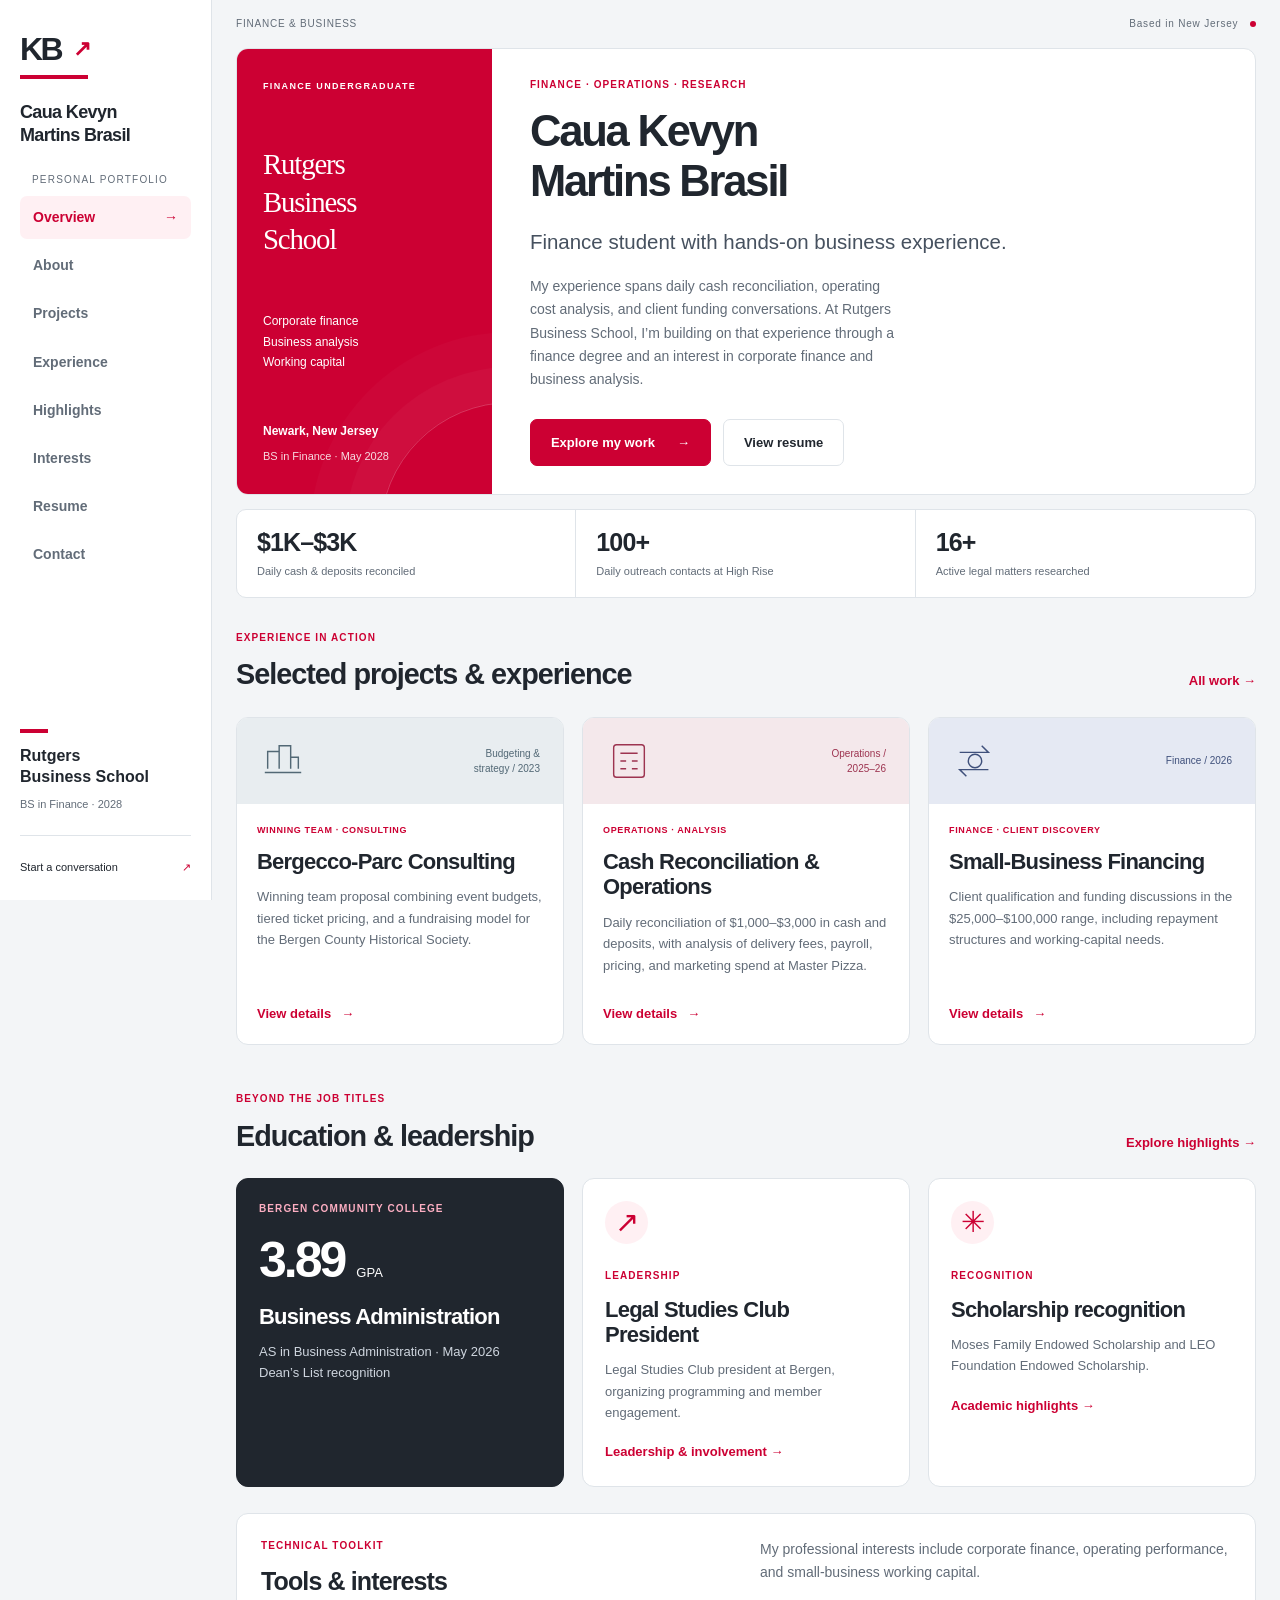
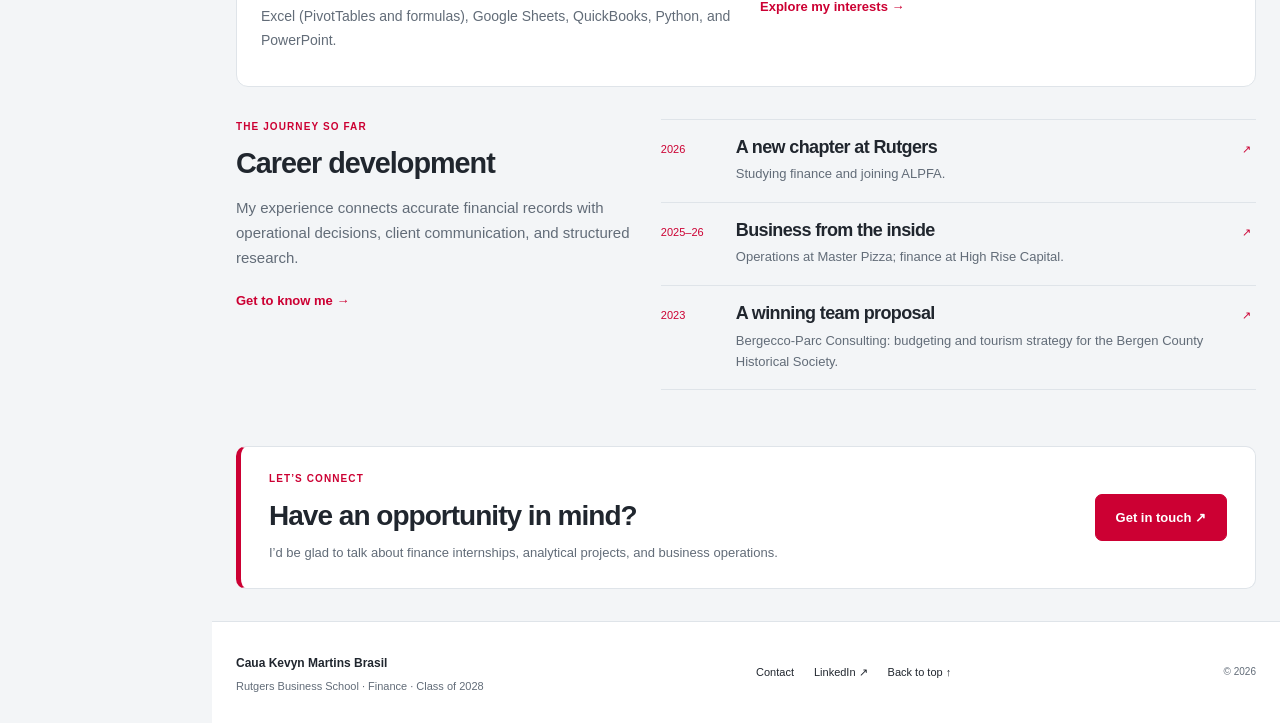
==== commit e1dab8e0: "Focus Master Pizza experience on reconciliation and costs" ====
--- a/index.html
+++ b/index.html
@@ -31,7 +31,7 @@
     <div class="profile-scarlet"><span class="profile-label">FINANCE UNDERGRADUATE</span><div class="profile-word">Rutgers<br>Business<br>School</div><p class="profile-focus">Corporate finance<br>Business analysis<br>Working capital</p><div class="profile-school">Newark, New Jersey<span>BS in Finance · May 2028</span></div></div>
     <div class="profile-intro"><span class="eyebrow">Finance · Operations · Research</span><h1 id="hero-title">Caua Kevyn<br>Martins Brasil</h1><p class="lead">Finance student with hands-on business experience.</p><p class="intro-detail">My experience spans daily cash reconciliation, operating cost analysis, and client funding conversations. At Rutgers Business School, I’m building on that experience through a finance degree and an interest in corporate finance and business analysis.</p><div class="button-row"><a class="button" href="projects.html">Explore my work <span aria-hidden="true">→</span></a><a class="button secondary" href="resume.html">View resume</a></div></div>
   </section>
-  <div class="evidence-strip" aria-label="Experience at a glance"><div><strong>$1K–$3K</strong><span>Daily cash &amp; deposits reconciled</span></div><div><strong>200+</strong><span>Daily orders at Master Pizza</span></div><div><strong>100+</strong><span>Daily outreach contacts at High Rise</span></div><div><strong>16+</strong><span>Active legal matters researched</span></div></div>
+  <div class="evidence-strip evidence-strip-three" aria-label="Experience at a glance"><div><strong>$1K–$3K</strong><span>Daily cash &amp; deposits reconciled</span></div><div><strong>100+</strong><span>Daily outreach contacts at High Rise</span></div><div><strong>16+</strong><span>Active legal matters researched</span></div></div>
   <section class="section"><div class="section-head"><div><span class="eyebrow">Experience in action</span><h2>Selected projects &amp; experience</h2></div><a class="text-link" href="projects.html">All work →</a></div><div class="project-list"><article class="project-card"><div class="project-visual "><svg viewBox="0 0 48 48" fill="none" stroke="currentColor" stroke-width="1.5" aria-hidden="true"><path d='M8 32V14h12v18M20 32V8h12v24M32 32V20h8v12M5 36h38'/></svg><span>Budgeting &amp; strategy / 2023</span></div>
       <div class="project-copy"><span class="eyebrow">Winning team · consulting</span><h3><a href="project-bergecco.html">Bergecco-Parc Consulting</a></h3><p>Winning team proposal combining event budgets, tiered ticket pricing, and a fundraising model for the Bergen County Historical Society.</p><a class="text-link" href="project-bergecco.html">View details <span aria-hidden="true">→</span></a></div></article><article class="project-card"><div class="project-visual rose"><svg viewBox="0 0 48 48" fill="none" stroke="currentColor" stroke-width="1.5" aria-hidden="true"><rect x='8' y='7' width='32' height='34' rx='3'/><path d='M15 16h18M15 24h6m6 0h6M15 32h6m6 0h6'/></svg><span>Operations / 2025–26</span></div>
       <div class="project-copy"><span class="eyebrow">Operations · analysis</span><h3><a href="project-operations.html">Cash Reconciliation &amp; Operations</a></h3><p>Daily reconciliation of $1,000–$3,000 in cash and deposits, with analysis of delivery fees, payroll, pricing, and marketing spend at Master Pizza.</p><a class="text-link" href="project-operations.html">View details <span aria-hidden="true">→</span></a></div></article><article class="project-card"><div class="project-visual navy"><svg viewBox="0 0 48 48" fill="none" stroke="currentColor" stroke-width="1.5" aria-hidden="true"><path d='M8 15h30l-7-7M38 33H8l7 7'/><circle cx='24' cy='24' r='7'/></svg><span>Finance / 2026</span></div>
--- a/site.css
+++ b/site.css
@@ -332,3 +332,6 @@
  body{background:#fff;color:#000;font-size:10pt}.site-header,.topline,.site-footer,.skip-link,.page-intro .button-row{display:none!important}.site-content{margin:0}.wrap{width:100%;max-width:none}.page-intro{padding:0 0 12px}.page-intro:before{display:none}.page-intro h1{font-size:26pt;margin-bottom:6px}.page-intro .eyebrow{font-size:12pt;color:#000}.page-intro .lead{font-size:10pt}
  .resume-block{grid-template-columns:95px 1fr;padding:12px 0;border:0;border-top:1px solid #bbb;border-radius:0;margin:0;gap:15px;break-inside:avoid}.resume-block h2{font-size:12pt;color:#000}.resume-item h3{font-size:10pt}.resume-item p,.resume-bullets{font-size:9pt;color:#000;line-height:1.4}.resume-item .date{font-size:8pt;color:#333}.resume-item+.resume-item{padding-top:10px;margin-top:10px}.resume-item a{text-decoration:none;color:#000}
 }
+
+.evidence-strip-three{grid-template-columns:repeat(3,minmax(0,1fr))}
+@media(max-width:700px){.evidence-strip-three{grid-template-columns:1fr}.evidence-strip-three>div{border-right:0;border-bottom:1px solid var(--line)}.evidence-strip-three>div:last-child{border-bottom:0}}
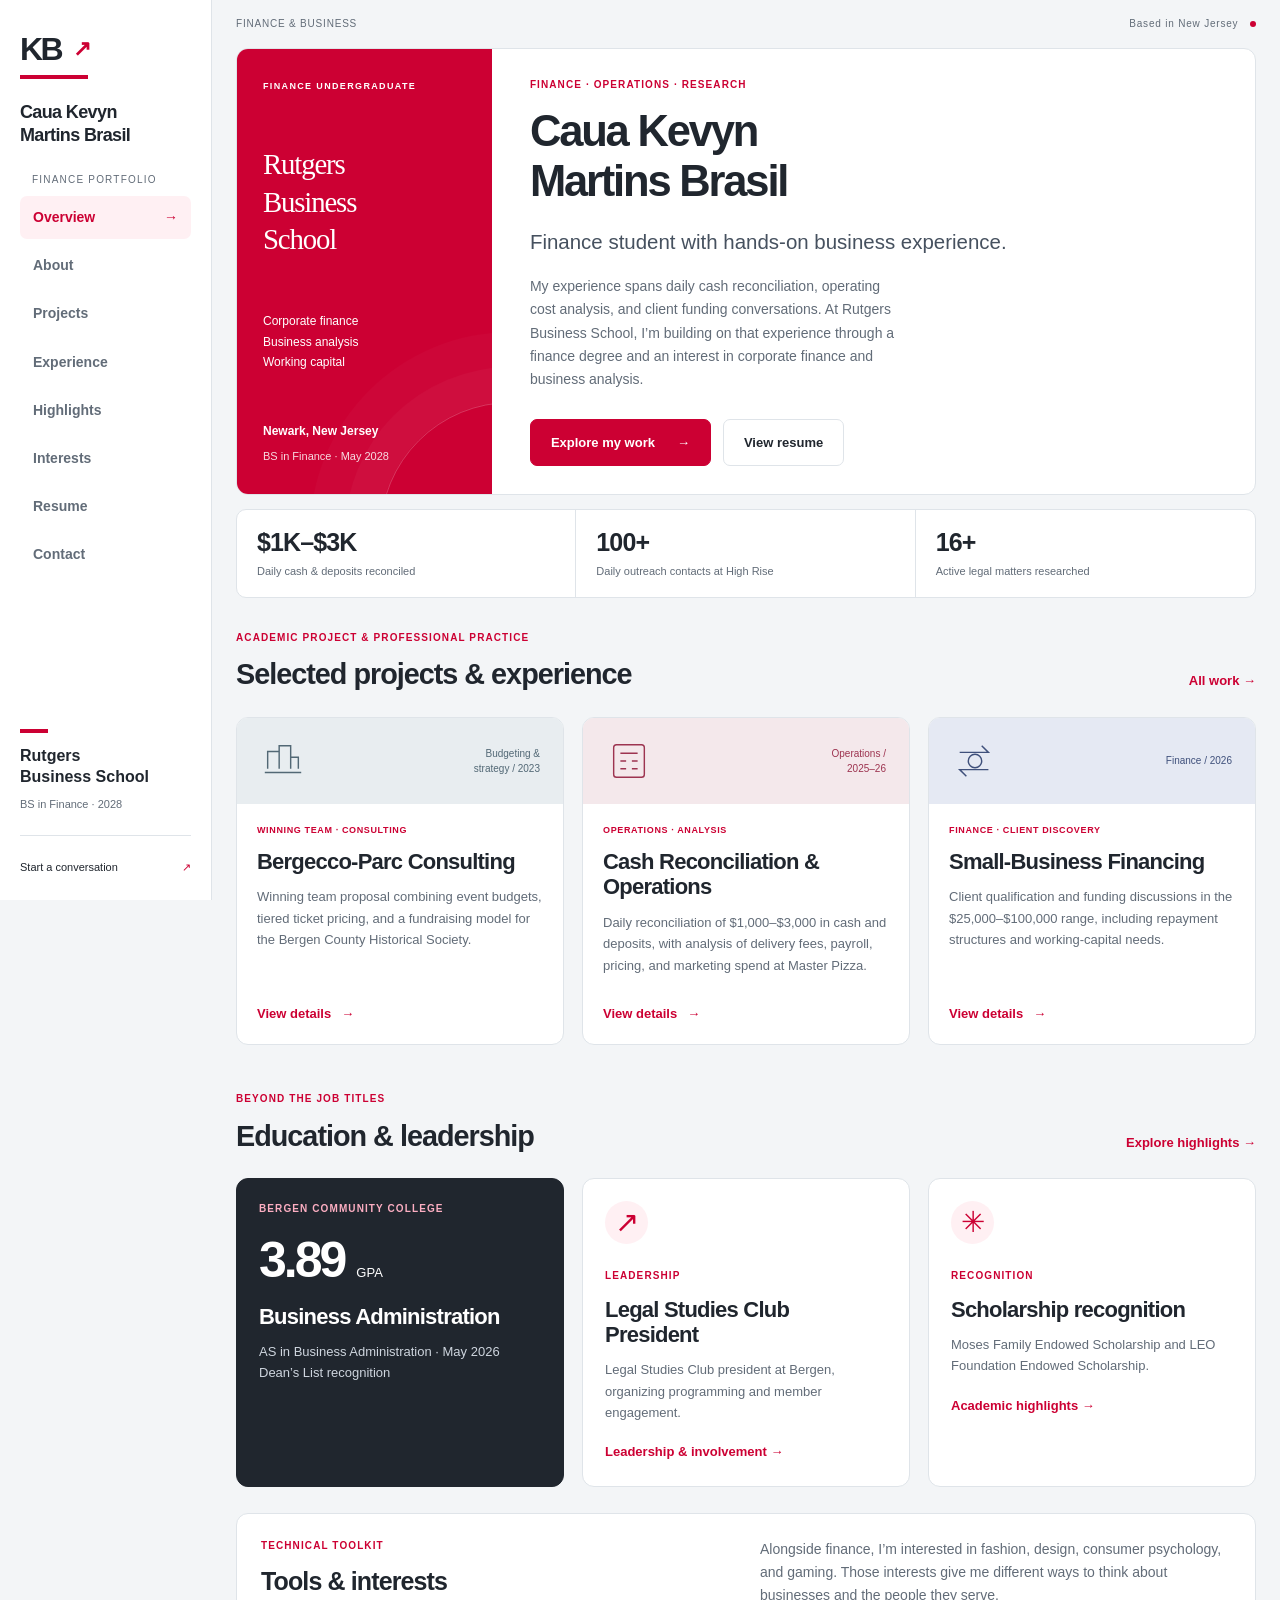
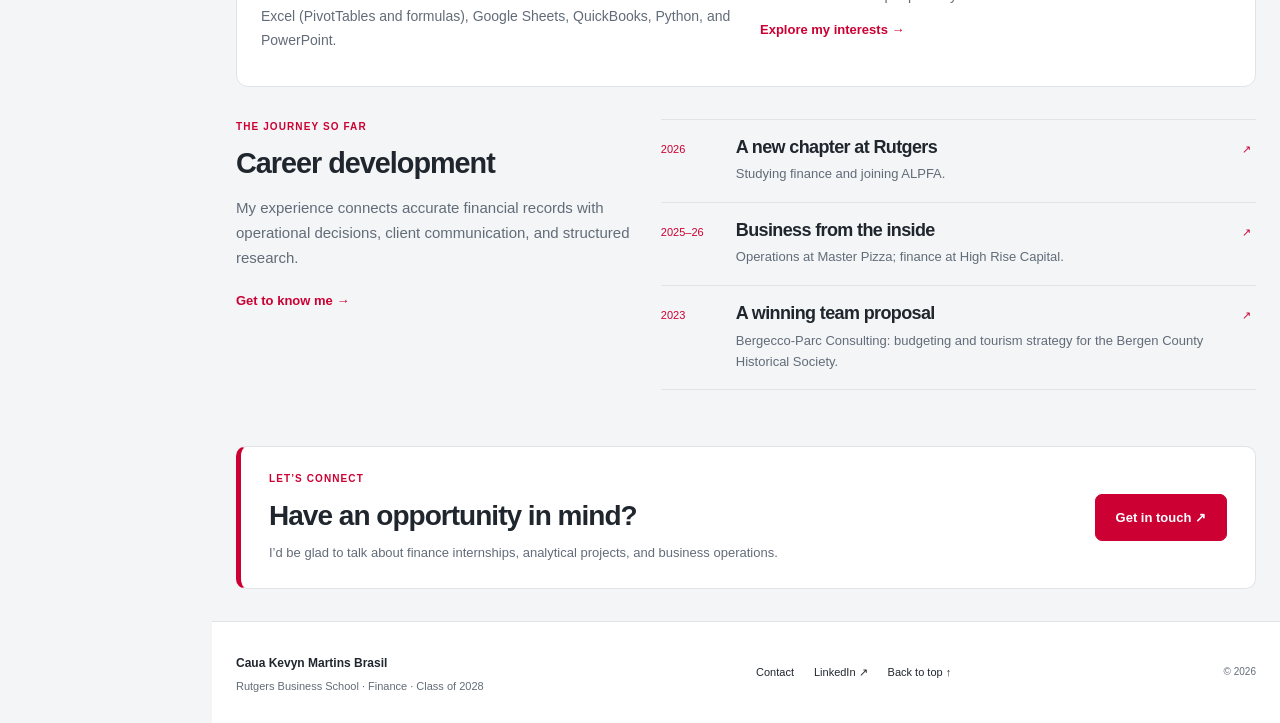
==== commit 78f115bc: "Improve all portfolio pages and expand personal interests" ====
--- a/index.html
+++ b/index.html
@@ -7,13 +7,13 @@
   <meta name="theme-color" content="#cc0033">
   <title>Overview | Caua Kevyn Martins Brasil</title>
   <link rel="icon" href="data:image/svg+xml,%3Csvg xmlns='http://www.w3.org/2000/svg' viewBox='0 0 64 64'%3E%3Crect width='64' height='64' fill='%23cc0033'/%3E%3Ctext x='32' y='42' text-anchor='middle' font-family='Arial,sans-serif' font-weight='bold' font-size='23' fill='white'%3ECK%3C/text%3E%3C/svg%3E">
-  <link rel="stylesheet" href="site.css?v=3">
+  <link rel="stylesheet" href="site.css?v=4">
 </head>
 <body>
   <a class="skip-link" href="#main">Skip to content</a>
   <header class="site-header">
     <a class="brand" href="index.html" aria-label="Caua Kevyn Martins Brasil, home"><span class="brand-mark" aria-hidden="true">KB<span>↗</span></span><span class="brand-name">Caua Kevyn<br>Martins Brasil</span></a>
-    <p class="nav-caption">Personal portfolio</p>
+    <p class="nav-caption">Finance portfolio</p>
     <nav aria-label="Primary"><ul class="nav-list"><li><a href="index.html" aria-current="page">Overview</a></li>
 <li><a href="about.html">About</a></li>
 <li><a href="projects.html">Projects</a></li>
@@ -32,15 +32,15 @@
     <div class="profile-intro"><span class="eyebrow">Finance · Operations · Research</span><h1 id="hero-title">Caua Kevyn<br>Martins Brasil</h1><p class="lead">Finance student with hands-on business experience.</p><p class="intro-detail">My experience spans daily cash reconciliation, operating cost analysis, and client funding conversations. At Rutgers Business School, I’m building on that experience through a finance degree and an interest in corporate finance and business analysis.</p><div class="button-row"><a class="button" href="projects.html">Explore my work <span aria-hidden="true">→</span></a><a class="button secondary" href="resume.html">View resume</a></div></div>
   </section>
   <div class="evidence-strip evidence-strip-three" aria-label="Experience at a glance"><div><strong>$1K–$3K</strong><span>Daily cash &amp; deposits reconciled</span></div><div><strong>100+</strong><span>Daily outreach contacts at High Rise</span></div><div><strong>16+</strong><span>Active legal matters researched</span></div></div>
-  <section class="section"><div class="section-head"><div><span class="eyebrow">Experience in action</span><h2>Selected projects &amp; experience</h2></div><a class="text-link" href="projects.html">All work →</a></div><div class="project-list"><article class="project-card"><div class="project-visual "><svg viewBox="0 0 48 48" fill="none" stroke="currentColor" stroke-width="1.5" aria-hidden="true"><path d='M8 32V14h12v18M20 32V8h12v24M32 32V20h8v12M5 36h38'/></svg><span>Budgeting &amp; strategy / 2023</span></div>
+  <section class="section"><div class="section-head"><div><span class="eyebrow">Academic project &amp; professional practice</span><h2 id="section-selected-projects-amp-experience">Selected projects &amp; experience</h2></div><a class="text-link" href="projects.html">All work →</a></div><div class="project-list"><article class="project-card"><div class="project-visual "><svg viewBox="0 0 48 48" fill="none" stroke="currentColor" stroke-width="1.5" aria-hidden="true"><path d='M8 32V14h12v18M20 32V8h12v24M32 32V20h8v12M5 36h38'/></svg><span>Budgeting &amp; strategy / 2023</span></div>
       <div class="project-copy"><span class="eyebrow">Winning team · consulting</span><h3><a href="project-bergecco.html">Bergecco-Parc Consulting</a></h3><p>Winning team proposal combining event budgets, tiered ticket pricing, and a fundraising model for the Bergen County Historical Society.</p><a class="text-link" href="project-bergecco.html">View details <span aria-hidden="true">→</span></a></div></article><article class="project-card"><div class="project-visual rose"><svg viewBox="0 0 48 48" fill="none" stroke="currentColor" stroke-width="1.5" aria-hidden="true"><rect x='8' y='7' width='32' height='34' rx='3'/><path d='M15 16h18M15 24h6m6 0h6M15 32h6m6 0h6'/></svg><span>Operations / 2025–26</span></div>
       <div class="project-copy"><span class="eyebrow">Operations · analysis</span><h3><a href="project-operations.html">Cash Reconciliation &amp; Operations</a></h3><p>Daily reconciliation of $1,000–$3,000 in cash and deposits, with analysis of delivery fees, payroll, pricing, and marketing spend at Master Pizza.</p><a class="text-link" href="project-operations.html">View details <span aria-hidden="true">→</span></a></div></article><article class="project-card"><div class="project-visual navy"><svg viewBox="0 0 48 48" fill="none" stroke="currentColor" stroke-width="1.5" aria-hidden="true"><path d='M8 15h30l-7-7M38 33H8l7 7'/><circle cx='24' cy='24' r='7'/></svg><span>Finance / 2026</span></div>
       <div class="project-copy"><span class="eyebrow">Finance · client discovery</span><h3><a href="project-funding.html">Small-Business Financing</a></h3><p>Client qualification and funding discussions in the $25,000–$100,000 range, including repayment structures and working-capital needs.</p><a class="text-link" href="project-funding.html">View details <span aria-hidden="true">→</span></a></div></article></div></section>
-  <section class="highlight-section"><div class="section-head"><div><span class="eyebrow">Beyond the job titles</span><h2>Education &amp; leadership</h2></div><a class="text-link" href="highlights.html">Explore highlights →</a></div>
+  <section class="highlight-section"><div class="section-head"><div><span class="eyebrow">Beyond the job titles</span><h2 id="section-education-amp-leadership">Education &amp; leadership</h2></div><a class="text-link" href="highlights.html">Explore highlights →</a></div>
     <div class="milestone-grid"><article class="milestone academic"><span class="eyebrow">Bergen Community College</span><strong class="big-stat">3.89<span>GPA</span></strong><h3>Business Administration</h3><p>AS in Business Administration · May 2026<br>Dean’s List recognition</p></article><article class="milestone"><span class="tile-icon" aria-hidden="true">↗</span><span class="eyebrow">Leadership</span><h3>Legal Studies Club President</h3><p>Legal Studies Club president at Bergen, organizing programming and member engagement.</p><a class="text-link" href="highlights.html#leadership">Leadership &amp; involvement →</a></article><article class="milestone"><span class="tile-icon" aria-hidden="true">✳</span><span class="eyebrow">Recognition</span><h3>Scholarship recognition</h3><p>Moses Family Endowed Scholarship and LEO Foundation Endowed Scholarship.</p><a class="text-link" href="highlights.html#recognition">Academic highlights →</a></article></div>
   </section>
-  <section class="toolkit-section"><div><span class="eyebrow">Technical toolkit</span><h2>Tools &amp; interests</h2><p>Excel (PivotTables and formulas), Google Sheets, QuickBooks, Python, and PowerPoint.</p></div><div><p>My professional interests include corporate finance, operating performance, and small-business working capital.</p><a class="text-link" href="interests.html">Explore my interests →</a></div></section><section class="section journey-section"><div><span class="eyebrow">The journey so far</span><h2>Career development</h2><p class="body-copy">My experience connects accurate financial records with operational decisions, client communication, and structured research.</p><a class="text-link" href="about.html">Get to know me →</a></div><div class="journey-list"><a href="highlights.html#leadership"><span>2026</span><div><h3>A new chapter at Rutgers</h3><p>Studying finance and joining ALPFA.</p></div><span aria-hidden="true">↗</span></a><a href="experience.html"><span>2025–26</span><div><h3>Business from the inside</h3><p>Operations at Master Pizza; finance at High Rise Capital.</p></div><span aria-hidden="true">↗</span></a><a href="project-bergecco.html"><span>2023</span><div><h3>A winning team proposal</h3><p>Bergecco-Parc Consulting: budgeting and tourism strategy for the Bergen County Historical Society.</p></div><span aria-hidden="true">↗</span></a></div></section>
-  <section class="connect-banner"><div><span class="eyebrow">Let’s connect</span><h2>Have an opportunity in mind?</h2><p>I’d be glad to talk about finance internships, analytical projects, and business operations.</p></div><a class="button" href="contact.html">Get in touch ↗</a></section></div></main>
+  <section class="toolkit-section"><div><span class="eyebrow">Technical toolkit</span><h2 id="section-tools-amp-interests">Tools &amp; interests</h2><p>Excel (PivotTables and formulas), Google Sheets, QuickBooks, Python, and PowerPoint.</p></div><div><p>Alongside finance, I’m interested in fashion, design, consumer psychology, and gaming. Those interests give me different ways to think about businesses and the people they serve.</p><a class="text-link" href="interests.html">Explore my interests →</a></div></section><section class="section journey-section"><div><span class="eyebrow">The journey so far</span><h2 id="section-career-development">Career development</h2><p class="body-copy">My experience connects accurate financial records with operational decisions, client communication, and structured research.</p><a class="text-link" href="about.html">Get to know me →</a></div><div class="journey-list"><a href="highlights.html#leadership"><span>2026</span><div><h3>A new chapter at Rutgers</h3><p>Studying finance and joining ALPFA.</p></div><span aria-hidden="true">↗</span></a><a href="experience.html"><span>2025–26</span><div><h3>Business from the inside</h3><p>Operations at Master Pizza; finance at High Rise Capital.</p></div><span aria-hidden="true">↗</span></a><a href="project-bergecco.html"><span>2023</span><div><h3>A winning team proposal</h3><p>Bergecco-Parc Consulting: budgeting and tourism strategy for the Bergen County Historical Society.</p></div><span aria-hidden="true">↗</span></a></div></section>
+  <section class="connect-banner"><div><span class="eyebrow">Let’s connect</span><h2 id="section-have-an-opportunity-in-mind">Have an opportunity in mind?</h2><p>I’d be glad to talk about finance internships, analytical projects, and business operations.</p></div><a class="button" href="contact.html">Get in touch ↗</a></section></div></main>
   <footer class="site-footer"><div class="wrap footer-top"><div><strong>Caua Kevyn Martins Brasil</strong><p>Rutgers Business School · Finance · Class of 2028</p></div><nav class="footer-links" aria-label="Footer"><a href="contact.html">Contact</a><a href="https://www.linkedin.com/in/kevin-brasil-6b93032a8/" target="_blank" rel="noopener noreferrer">LinkedIn ↗</a><a href="#main">Back to top ↑</a></nav><span class="copyright">© 2026</span></div></footer></div>
 </body>
 </html>
--- a/site.css
+++ b/site.css
@@ -335,3 +335,28 @@
 
 .evidence-strip-three{grid-template-columns:repeat(3,minmax(0,1fr))}
 @media(max-width:700px){.evidence-strip-three{grid-template-columns:1fr}.evidence-strip-three>div{border-right:0;border-bottom:1px solid var(--line)}.evidence-strip-three>div:last-child{border-bottom:0}}
+
+/* Page navigation and distinct layouts for work, interests, and contact. */
+.section-nav{display:flex;flex-wrap:wrap;align-items:center;gap:8px 16px;border-top:1px solid var(--line);margin-top:22px;padding-top:14px}
+.section-nav>span{font-size:10px;color:var(--muted);text-transform:uppercase;letter-spacing:.08em;margin-right:6px}
+.section-nav a{font-size:12px;color:var(--ink);text-decoration:none;border-bottom:1px solid transparent}
+.section-nav a:hover{color:var(--red);border-color:var(--red)}
+.project-feature{display:grid;grid-template-columns:1.45fr .7fr;gap:30px;align-items:stretch;background:white;border:1px solid var(--line);border-radius:12px;padding:28px}
+.project-feature h2{font-size:30px}.project-feature p{color:var(--muted);font-size:14px;max-width:65ch}
+.project-feature .button{margin-top:22px}.project-feature .chip-list{margin-top:14px}
+.project-fact{display:flex;flex-direction:column;justify-content:center;background:var(--ink);color:white;border-radius:9px;padding:25px}
+.project-fact>span{font-size:11px;color:#fcaec2;text-transform:uppercase;letter-spacing:.08em}
+.project-fact strong{font-size:42px;line-height:1.25;letter-spacing:-.04em;margin:12px 0}
+.project-fact p{font-size:13px;color:#e0e5eb}.project-fact small{font-size:10px;color:#c1c9d2}
+.project-list-two{grid-template-columns:repeat(2,minmax(0,1fr))}
+.interest-group{margin-bottom:32px}.interest-group .info-card{border-top:3px solid var(--red)}
+.interest-group .info-card p{font-size:14px;line-height:1.7}.interest-group h3{font-size:23px}
+.gaming-note{display:flex;align-items:center;justify-content:space-between;gap:30px;padding:24px;background:white;border:1px solid var(--line);border-radius:12px}
+.gaming-note p{font-size:14px;max-width:65ch;margin:0;color:var(--muted)}.gaming-note>span{font-size:12px;white-space:nowrap;color:var(--red)}
+.context-note{padding:10px 14px;border-left:2px solid var(--line);font-size:12px!important;color:var(--muted)}
+.case-next{display:flex;gap:24px;flex-wrap:wrap;align-items:center}
+.resume-contact{font-size:12px;color:var(--muted);margin:12px 0 0;overflow-wrap:anywhere}.resume-contact a{text-underline-offset:3px}
+.contact-topics{display:grid;gap:9px;margin-top:12px}.contact-topics a{color:white;font-size:13px;text-decoration:none}.contact-topics a:hover{text-decoration:underline;text-underline-offset:4px}
+@media(max-width:980px){.site-header nav{overflow:visible}.nav-list{min-width:0;flex-wrap:wrap}.nav-list a{padding:7px 11px}}
+@media(max-width:700px){.project-feature{grid-template-columns:1fr;padding:22px;gap:20px}.project-list-two{grid-template-columns:1fr}.project-fact{padding:20px}.project-fact strong{font-size:34px;margin:8px 0}.gaming-note{flex-direction:column;align-items:start;gap:12px}.section-nav{gap:10px 15px}.section-nav>span{width:100%}.interest-group{margin-bottom:26px}}
+@media print{.section-nav{display:none}.resume-contact{font-size:9pt;color:black}}
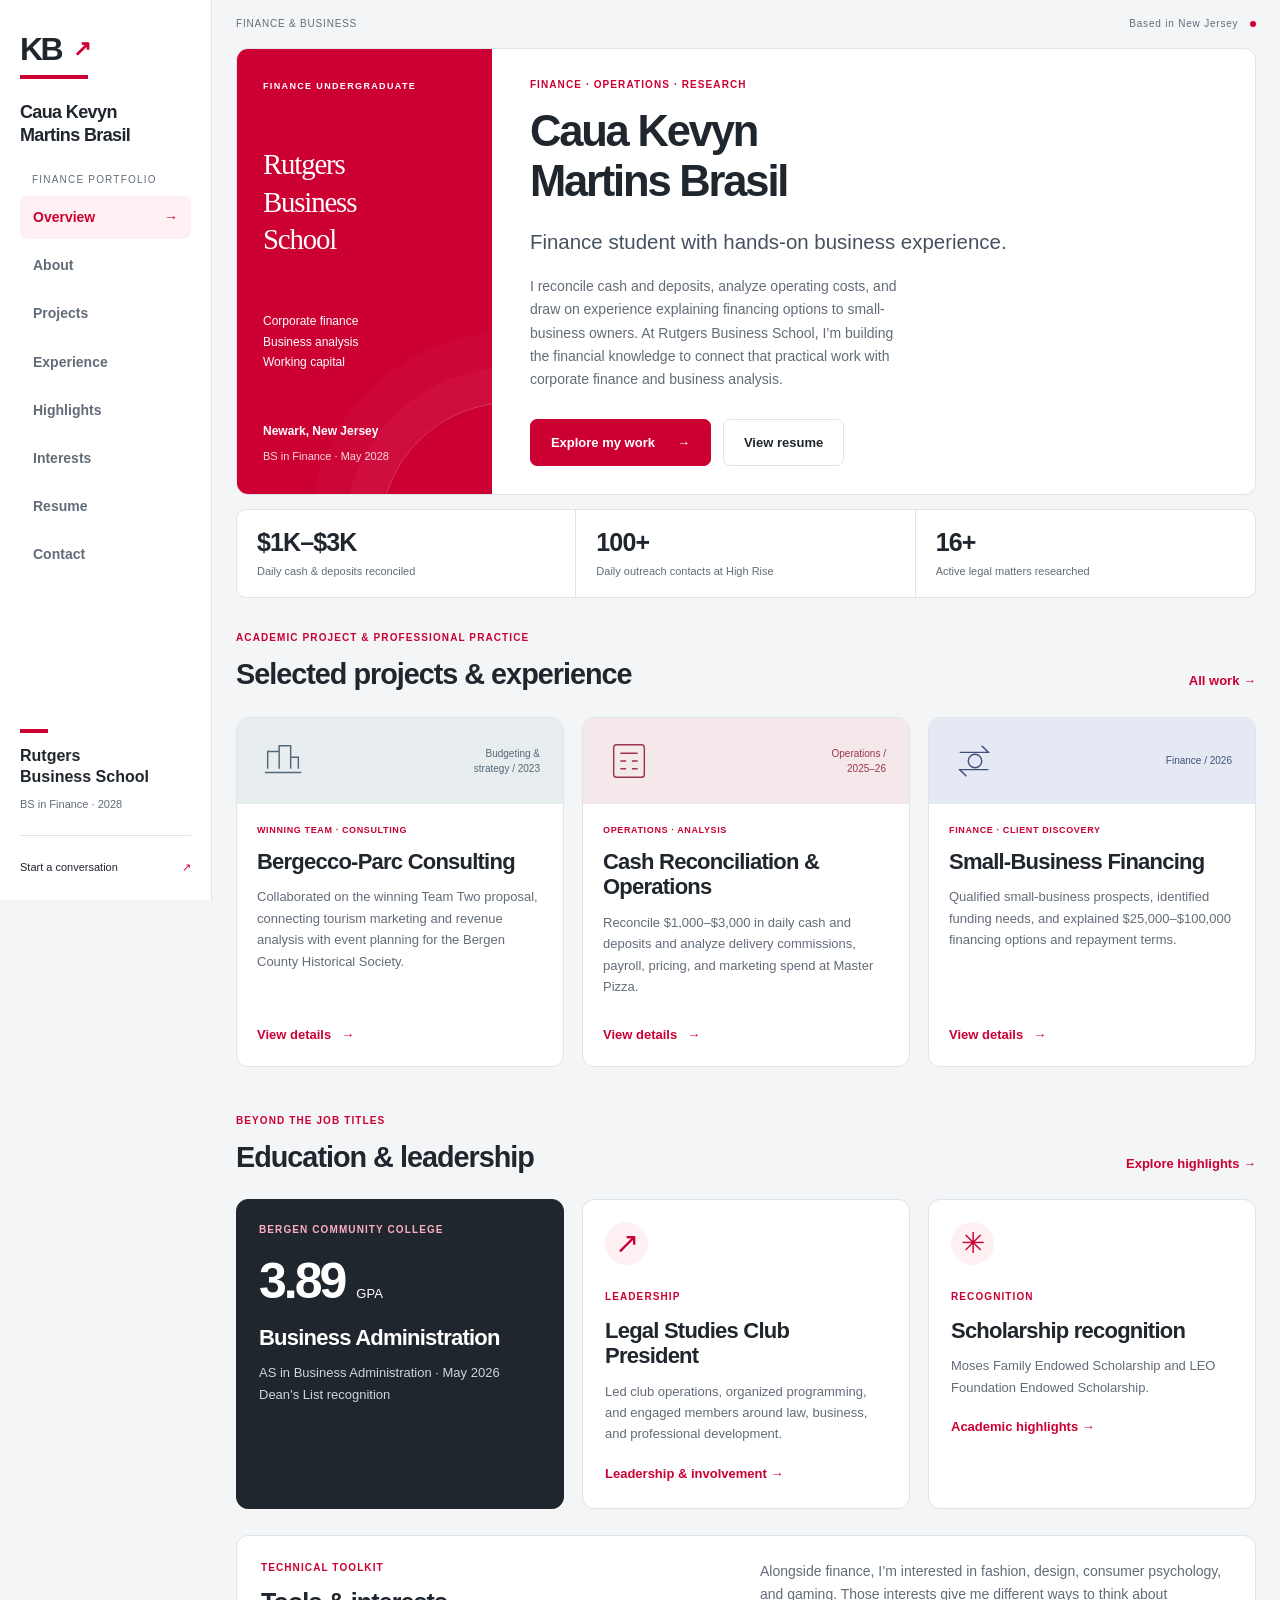
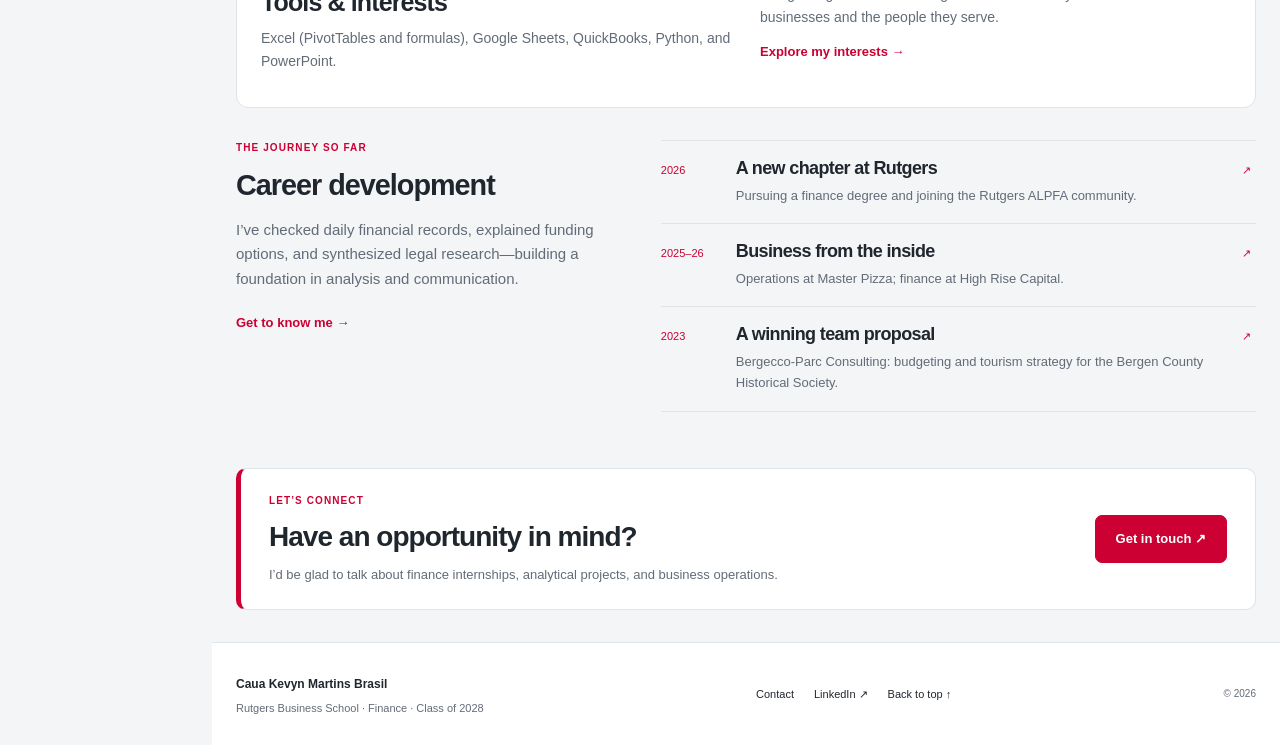
==== commit 1d1e8603: "Review all portfolio copy and strengthen accurate action-focused descriptions" ====
--- a/index.html
+++ b/index.html
@@ -6,8 +6,8 @@
   <meta name="description" content="Finance, business experience, and campus involvement from Caua Kevyn Martins Brasil.">
   <meta name="theme-color" content="#cc0033">
   <title>Overview | Caua Kevyn Martins Brasil</title>
-  <link rel="icon" href="data:image/svg+xml,%3Csvg xmlns='http://www.w3.org/2000/svg' viewBox='0 0 64 64'%3E%3Crect width='64' height='64' fill='%23cc0033'/%3E%3Ctext x='32' y='42' text-anchor='middle' font-family='Arial,sans-serif' font-weight='bold' font-size='23' fill='white'%3ECK%3C/text%3E%3C/svg%3E">
-  <link rel="stylesheet" href="site.css?v=4">
+  <link rel="icon" href="data:image/svg+xml,%3Csvg xmlns='http://www.w3.org/2000/svg' viewBox='0 0 64 64'%3E%3Crect width='64' height='64' fill='%23cc0033'/%3E%3Ctext x='32' y='42' text-anchor='middle' font-family='Arial,sans-serif' font-weight='bold' font-size='23' fill='white'%3EKB%3C/text%3E%3C/svg%3E">
+  <link rel="stylesheet" href="site.css?v=7">
 </head>
 <body>
   <a class="skip-link" href="#main">Skip to content</a>
@@ -23,23 +23,23 @@
 <li><a href="resume.html">Resume</a></li>
 <li><a href="contact.html">Contact</a></li></ul></nav>
     <div class="sidebar-school"><span class="school-rule"></span><strong>Rutgers<br>Business School</strong><span>BS in Finance · 2028</span></div>
-    <a class="sidebar-contact" href="mailto:cm2080@scarletmail.rutgers.edu">Start a conversation <span>↗</span></a>
+    <a class="sidebar-contact" href="contact.html">Start a conversation <span>↗</span></a>
   </header>
   <div class="site-content"><div class="topline"><span>FINANCE &amp; BUSINESS</span><span>Based in New Jersey <span class="status-dot" aria-hidden="true"></span></span></div>
   <main id="main">
   <div class="wrap"><section class="profile-hero" aria-labelledby="hero-title">
     <div class="profile-scarlet"><span class="profile-label">FINANCE UNDERGRADUATE</span><div class="profile-word">Rutgers<br>Business<br>School</div><p class="profile-focus">Corporate finance<br>Business analysis<br>Working capital</p><div class="profile-school">Newark, New Jersey<span>BS in Finance · May 2028</span></div></div>
-    <div class="profile-intro"><span class="eyebrow">Finance · Operations · Research</span><h1 id="hero-title">Caua Kevyn<br>Martins Brasil</h1><p class="lead">Finance student with hands-on business experience.</p><p class="intro-detail">My experience spans daily cash reconciliation, operating cost analysis, and client funding conversations. At Rutgers Business School, I’m building on that experience through a finance degree and an interest in corporate finance and business analysis.</p><div class="button-row"><a class="button" href="projects.html">Explore my work <span aria-hidden="true">→</span></a><a class="button secondary" href="resume.html">View resume</a></div></div>
+    <div class="profile-intro"><span class="eyebrow">Finance · Operations · Research</span><h1 id="hero-title">Caua Kevyn<br>Martins Brasil</h1><p class="lead">Finance student with hands-on business experience.</p><p class="intro-detail">I reconcile cash and deposits, analyze operating costs, and draw on experience explaining financing options to small-business owners. At Rutgers Business School, I’m building the financial knowledge to connect that practical work with corporate finance and business analysis.</p><div class="button-row"><a class="button" href="projects.html">Explore my work <span aria-hidden="true">→</span></a><a class="button secondary" href="resume.html">View resume</a></div></div>
   </section>
   <div class="evidence-strip evidence-strip-three" aria-label="Experience at a glance"><div><strong>$1K–$3K</strong><span>Daily cash &amp; deposits reconciled</span></div><div><strong>100+</strong><span>Daily outreach contacts at High Rise</span></div><div><strong>16+</strong><span>Active legal matters researched</span></div></div>
   <section class="section"><div class="section-head"><div><span class="eyebrow">Academic project &amp; professional practice</span><h2 id="section-selected-projects-amp-experience">Selected projects &amp; experience</h2></div><a class="text-link" href="projects.html">All work →</a></div><div class="project-list"><article class="project-card"><div class="project-visual "><svg viewBox="0 0 48 48" fill="none" stroke="currentColor" stroke-width="1.5" aria-hidden="true"><path d='M8 32V14h12v18M20 32V8h12v24M32 32V20h8v12M5 36h38'/></svg><span>Budgeting &amp; strategy / 2023</span></div>
-      <div class="project-copy"><span class="eyebrow">Winning team · consulting</span><h3><a href="project-bergecco.html">Bergecco-Parc Consulting</a></h3><p>Winning team proposal combining event budgets, tiered ticket pricing, and a fundraising model for the Bergen County Historical Society.</p><a class="text-link" href="project-bergecco.html">View details <span aria-hidden="true">→</span></a></div></article><article class="project-card"><div class="project-visual rose"><svg viewBox="0 0 48 48" fill="none" stroke="currentColor" stroke-width="1.5" aria-hidden="true"><rect x='8' y='7' width='32' height='34' rx='3'/><path d='M15 16h18M15 24h6m6 0h6M15 32h6m6 0h6'/></svg><span>Operations / 2025–26</span></div>
-      <div class="project-copy"><span class="eyebrow">Operations · analysis</span><h3><a href="project-operations.html">Cash Reconciliation &amp; Operations</a></h3><p>Daily reconciliation of $1,000–$3,000 in cash and deposits, with analysis of delivery fees, payroll, pricing, and marketing spend at Master Pizza.</p><a class="text-link" href="project-operations.html">View details <span aria-hidden="true">→</span></a></div></article><article class="project-card"><div class="project-visual navy"><svg viewBox="0 0 48 48" fill="none" stroke="currentColor" stroke-width="1.5" aria-hidden="true"><path d='M8 15h30l-7-7M38 33H8l7 7'/><circle cx='24' cy='24' r='7'/></svg><span>Finance / 2026</span></div>
-      <div class="project-copy"><span class="eyebrow">Finance · client discovery</span><h3><a href="project-funding.html">Small-Business Financing</a></h3><p>Client qualification and funding discussions in the $25,000–$100,000 range, including repayment structures and working-capital needs.</p><a class="text-link" href="project-funding.html">View details <span aria-hidden="true">→</span></a></div></article></div></section>
+      <div class="project-copy"><span class="eyebrow">Winning team · consulting</span><h3><a href="project-bergecco.html">Bergecco-Parc Consulting</a></h3><p>Collaborated on the winning Team Two proposal, connecting tourism marketing and revenue analysis with event planning for the Bergen County Historical Society.</p><a class="text-link" href="project-bergecco.html">View details <span aria-hidden="true">→</span></a></div></article><article class="project-card"><div class="project-visual rose"><svg viewBox="0 0 48 48" fill="none" stroke="currentColor" stroke-width="1.5" aria-hidden="true"><rect x='8' y='7' width='32' height='34' rx='3'/><path d='M15 16h18M15 24h6m6 0h6M15 32h6m6 0h6'/></svg><span>Operations / 2025–26</span></div>
+      <div class="project-copy"><span class="eyebrow">Operations · analysis</span><h3><a href="project-operations.html">Cash Reconciliation &amp; Operations</a></h3><p>Reconcile $1,000–$3,000 in daily cash and deposits and analyze delivery commissions, payroll, pricing, and marketing spend at Master Pizza.</p><a class="text-link" href="project-operations.html">View details <span aria-hidden="true">→</span></a></div></article><article class="project-card"><div class="project-visual navy"><svg viewBox="0 0 48 48" fill="none" stroke="currentColor" stroke-width="1.5" aria-hidden="true"><path d='M8 15h30l-7-7M38 33H8l7 7'/><circle cx='24' cy='24' r='7'/></svg><span>Finance / 2026</span></div>
+      <div class="project-copy"><span class="eyebrow">Finance · client discovery</span><h3><a href="project-funding.html">Small-Business Financing</a></h3><p>Qualified small-business prospects, identified funding needs, and explained $25,000–$100,000 financing options and repayment terms.</p><a class="text-link" href="project-funding.html">View details <span aria-hidden="true">→</span></a></div></article></div></section>
   <section class="highlight-section"><div class="section-head"><div><span class="eyebrow">Beyond the job titles</span><h2 id="section-education-amp-leadership">Education &amp; leadership</h2></div><a class="text-link" href="highlights.html">Explore highlights →</a></div>
-    <div class="milestone-grid"><article class="milestone academic"><span class="eyebrow">Bergen Community College</span><strong class="big-stat">3.89<span>GPA</span></strong><h3>Business Administration</h3><p>AS in Business Administration · May 2026<br>Dean’s List recognition</p></article><article class="milestone"><span class="tile-icon" aria-hidden="true">↗</span><span class="eyebrow">Leadership</span><h3>Legal Studies Club President</h3><p>Legal Studies Club president at Bergen, organizing programming and member engagement.</p><a class="text-link" href="highlights.html#leadership">Leadership &amp; involvement →</a></article><article class="milestone"><span class="tile-icon" aria-hidden="true">✳</span><span class="eyebrow">Recognition</span><h3>Scholarship recognition</h3><p>Moses Family Endowed Scholarship and LEO Foundation Endowed Scholarship.</p><a class="text-link" href="highlights.html#recognition">Academic highlights →</a></article></div>
+    <div class="milestone-grid"><article class="milestone academic"><span class="eyebrow">Bergen Community College</span><strong class="big-stat">3.89<span>GPA</span></strong><h3>Business Administration</h3><p>AS in Business Administration · May 2026<br>Dean’s List recognition</p></article><article class="milestone"><span class="tile-icon" aria-hidden="true">↗</span><span class="eyebrow">Leadership</span><h3>Legal Studies Club President</h3><p>Led club operations, organized programming, and engaged members around law, business, and professional development.</p><a class="text-link" href="highlights.html#leadership">Leadership &amp; involvement →</a></article><article class="milestone"><span class="tile-icon" aria-hidden="true">✳</span><span class="eyebrow">Recognition</span><h3>Scholarship recognition</h3><p>Moses Family Endowed Scholarship and LEO Foundation Endowed Scholarship.</p><a class="text-link" href="highlights.html#recognition">Academic highlights →</a></article></div>
   </section>
-  <section class="toolkit-section"><div><span class="eyebrow">Technical toolkit</span><h2 id="section-tools-amp-interests">Tools &amp; interests</h2><p>Excel (PivotTables and formulas), Google Sheets, QuickBooks, Python, and PowerPoint.</p></div><div><p>Alongside finance, I’m interested in fashion, design, consumer psychology, and gaming. Those interests give me different ways to think about businesses and the people they serve.</p><a class="text-link" href="interests.html">Explore my interests →</a></div></section><section class="section journey-section"><div><span class="eyebrow">The journey so far</span><h2 id="section-career-development">Career development</h2><p class="body-copy">My experience connects accurate financial records with operational decisions, client communication, and structured research.</p><a class="text-link" href="about.html">Get to know me →</a></div><div class="journey-list"><a href="highlights.html#leadership"><span>2026</span><div><h3>A new chapter at Rutgers</h3><p>Studying finance and joining ALPFA.</p></div><span aria-hidden="true">↗</span></a><a href="experience.html"><span>2025–26</span><div><h3>Business from the inside</h3><p>Operations at Master Pizza; finance at High Rise Capital.</p></div><span aria-hidden="true">↗</span></a><a href="project-bergecco.html"><span>2023</span><div><h3>A winning team proposal</h3><p>Bergecco-Parc Consulting: budgeting and tourism strategy for the Bergen County Historical Society.</p></div><span aria-hidden="true">↗</span></a></div></section>
+  <section class="toolkit-section"><div><span class="eyebrow">Technical toolkit</span><h2 id="section-tools-amp-interests">Tools &amp; interests</h2><p>Excel (PivotTables and formulas), Google Sheets, QuickBooks, Python, and PowerPoint.</p></div><div><p>Alongside finance, I’m interested in fashion, design, consumer psychology, and gaming. Those interests give me different ways to think about businesses and the people they serve.</p><a class="text-link" href="interests.html">Explore my interests →</a></div></section><section class="section journey-section"><div><span class="eyebrow">The journey so far</span><h2 id="section-career-development">Career development</h2><p class="body-copy">I’ve checked daily financial records, explained funding options, and synthesized legal research—building a foundation in analysis and communication.</p><a class="text-link" href="about.html">Get to know me →</a></div><div class="journey-list"><a href="highlights.html#leadership"><span>2026</span><div><h3>A new chapter at Rutgers</h3><p>Pursuing a finance degree and joining the Rutgers ALPFA community.</p></div><span aria-hidden="true">↗</span></a><a href="experience.html"><span>2025–26</span><div><h3>Business from the inside</h3><p>Operations at Master Pizza; finance at High Rise Capital.</p></div><span aria-hidden="true">↗</span></a><a href="project-bergecco.html"><span>2023</span><div><h3>A winning team proposal</h3><p>Bergecco-Parc Consulting: budgeting and tourism strategy for the Bergen County Historical Society.</p></div><span aria-hidden="true">↗</span></a></div></section>
   <section class="connect-banner"><div><span class="eyebrow">Let’s connect</span><h2 id="section-have-an-opportunity-in-mind">Have an opportunity in mind?</h2><p>I’d be glad to talk about finance internships, analytical projects, and business operations.</p></div><a class="button" href="contact.html">Get in touch ↗</a></section></div></main>
   <footer class="site-footer"><div class="wrap footer-top"><div><strong>Caua Kevyn Martins Brasil</strong><p>Rutgers Business School · Finance · Class of 2028</p></div><nav class="footer-links" aria-label="Footer"><a href="contact.html">Contact</a><a href="https://www.linkedin.com/in/kevin-brasil-6b93032a8/" target="_blank" rel="noopener noreferrer">LinkedIn ↗</a><a href="#main">Back to top ↑</a></nav><span class="copyright">© 2026</span></div></footer></div>
 </body>
--- a/site.css
+++ b/site.css
@@ -315,8 +315,9 @@
 button.button{cursor:pointer}
 .case-next{grid-column:1/-1}
 @media(min-width:1100px){
- .case-layout>div{display:grid;grid-template-columns:minmax(0,1fr) minmax(0,1fr);gap:26px 32px}
- .case-layout section,.case-layout section+section{margin:0;padding:0;border:0}
+ .case-layout>div{display:block}
+ .case-layout section{margin:0;padding:0;border:0}
+ .case-layout section+section{margin-top:18px;padding-top:18px;border-top:1px solid var(--line)}
  .case-layout .financial-model{grid-column:1/-1;border-top:1px solid var(--line);padding-top:22px}
  .case-layout section p:last-child{margin-bottom:0}
 }
@@ -360,3 +361,56 @@
 @media(max-width:980px){.site-header nav{overflow:visible}.nav-list{min-width:0;flex-wrap:wrap}.nav-list a{padding:7px 11px}}
 @media(max-width:700px){.project-feature{grid-template-columns:1fr;padding:22px;gap:20px}.project-list-two{grid-template-columns:1fr}.project-fact{padding:20px}.project-fact strong{font-size:34px;margin:8px 0}.gaming-note{flex-direction:column;align-items:start;gap:12px}.section-nav{gap:10px 15px}.section-nav>span{width:100%}.interest-group{margin-bottom:26px}}
 @media print{.section-nav{display:none}.resume-contact{font-size:9pt;color:black}}
+
+/* Give the individual contribution a complete row rather than an empty half-column. */
+.bergecco-case .my-contribution{grid-column:1/-1;background:#fff8fa;border:1px solid #f0d8df;border-radius:10px;padding:24px;margin:0}
+.bergecco-case .contribution-lead{max-width:95ch;color:var(--ink);font-size:15px}
+.contribution-grid{display:grid;grid-template-columns:repeat(3,minmax(0,1fr));gap:24px;margin-top:24px}
+.contribution-grid article{min-width:0}
+.contribution-number{font-size:12px;font-weight:700;color:var(--red)}
+.contribution-grid h3{font-size:20px;line-height:1.25;margin:10px 0}
+.bergecco-case .work-example{font-size:12px;border-top:1px solid #ead9df;padding-top:12px}
+.contribution-outcome{border-top:1px solid #ead9df;padding-top:16px;margin-top:22px}
+.contribution-outcome strong{font-size:15px;color:var(--red)}
+.contribution-outcome p{margin:5px 0 0}
+.bergecco-case .contribution-credit{font-size:11px;margin-top:16px;color:var(--muted)}
+.contribution-credit a{color:var(--red);text-underline-offset:3px}
+@media(max-width:800px){.contribution-grid{grid-template-columns:1fr;gap:20px}.contribution-grid article+article{border-top:1px solid #ead9df;padding-top:18px}.bergecco-case .my-contribution{padding:18px}.bergecco-case .work-example{border-top:0;padding-top:0}}
+
+/* Compact project flow: no shared grid rows forcing empty space below short sections. */
+.project-detail{max-width:1600px;width:calc(100% - 48px)}
+.project-detail .page-intro{padding-bottom:18px}
+.project-detail .page-intro h1{margin-bottom:12px}
+.project-detail .section-nav{margin-top:16px;padding-top:10px;gap:6px 14px}
+.project-detail .info-card{padding:16px 20px}
+.project-detail .info-card h3{font-size:22px;margin-bottom:8px}
+.bergecco-case{gap:12px;padding-bottom:18px}
+.bergecco-case>div{display:block;padding:22px}
+.bergecco-case section+section{margin-top:18px;padding-top:18px;border-top:1px solid var(--line)}
+.bergecco-case h2{font-size:24px;margin-bottom:10px}
+.bergecco-case p{margin-bottom:12px}
+.bergecco-case section>p:last-child{margin-bottom:0}
+.bergecco-case .my-contribution{padding:20px;margin:0}
+.bergecco-case .contribution-lead{max-width:none}
+.bergecco-case .contribution-grid{margin-top:16px;gap:20px}
+.bergecco-case .contribution-outcome{margin-top:16px;padding-top:12px}
+.bergecco-case .contribution-credit{margin-top:12px}
+.bergecco-case .case-aside{padding:18px 22px}
+.event-concepts ul{display:grid;grid-template-columns:repeat(2,minmax(0,1fr));gap:12px;list-style:none;padding:0;margin-bottom:12px}
+.event-concepts li{padding:14px 16px;background:var(--paper);border-radius:6px}
+.event-concepts li strong{display:block;color:var(--ink);margin-bottom:5px}
+@media(min-width:1700px){.project-detail{width:calc(100% - 72px)}}
+@media(max-width:700px){.project-detail{width:calc(100% - 32px)}.bergecco-case>div{padding:16px}.event-concepts ul{grid-template-columns:1fr}.bergecco-case .my-contribution{padding:16px}.project-detail .info-card{padding:16px}}
+
+/* Shared readability, narrow-screen resilience, and consistent navigation. */
+.case-layout h2{margin-bottom:10px}
+.case-layout section>p:last-child{margin-bottom:0}
+.case-layout .case-next{margin-top:18px;padding-top:16px}
+.case-aside dl{grid-template-columns:110px minmax(0,1fr) 110px minmax(0,1fr)}
+.case-aside dd,.resume-item>*{min-width:0;overflow-wrap:anywhere}
+.case-layout>div,.contact-panel>div,.profile-intro{min-width:0}
+.text-link:hover{text-decoration:underline;text-underline-offset:4px}
+.project-card:focus-within{box-shadow:0 0 0 2px var(--red)}
+@media(max-width:800px){.case-aside dl{grid-template-columns:100px minmax(0,1fr)}.split-section{grid-template-columns:1fr;gap:12px}.case-aside{padding:20px}}
+@media(max-width:420px){.nav-list a{padding:9px 10px}.resume-block{padding:18px}.case-aside dl{grid-template-columns:1fr;gap:4px}.case-aside dd+dt{margin-top:10px}}
+@media print{.page-intro .eyebrow{font-size:20pt;font-weight:700;letter-spacing:0}.page-intro h1{font-size:12pt;margin-top:6px}.resume-block{break-inside:auto}.resume-item{break-inside:avoid}}
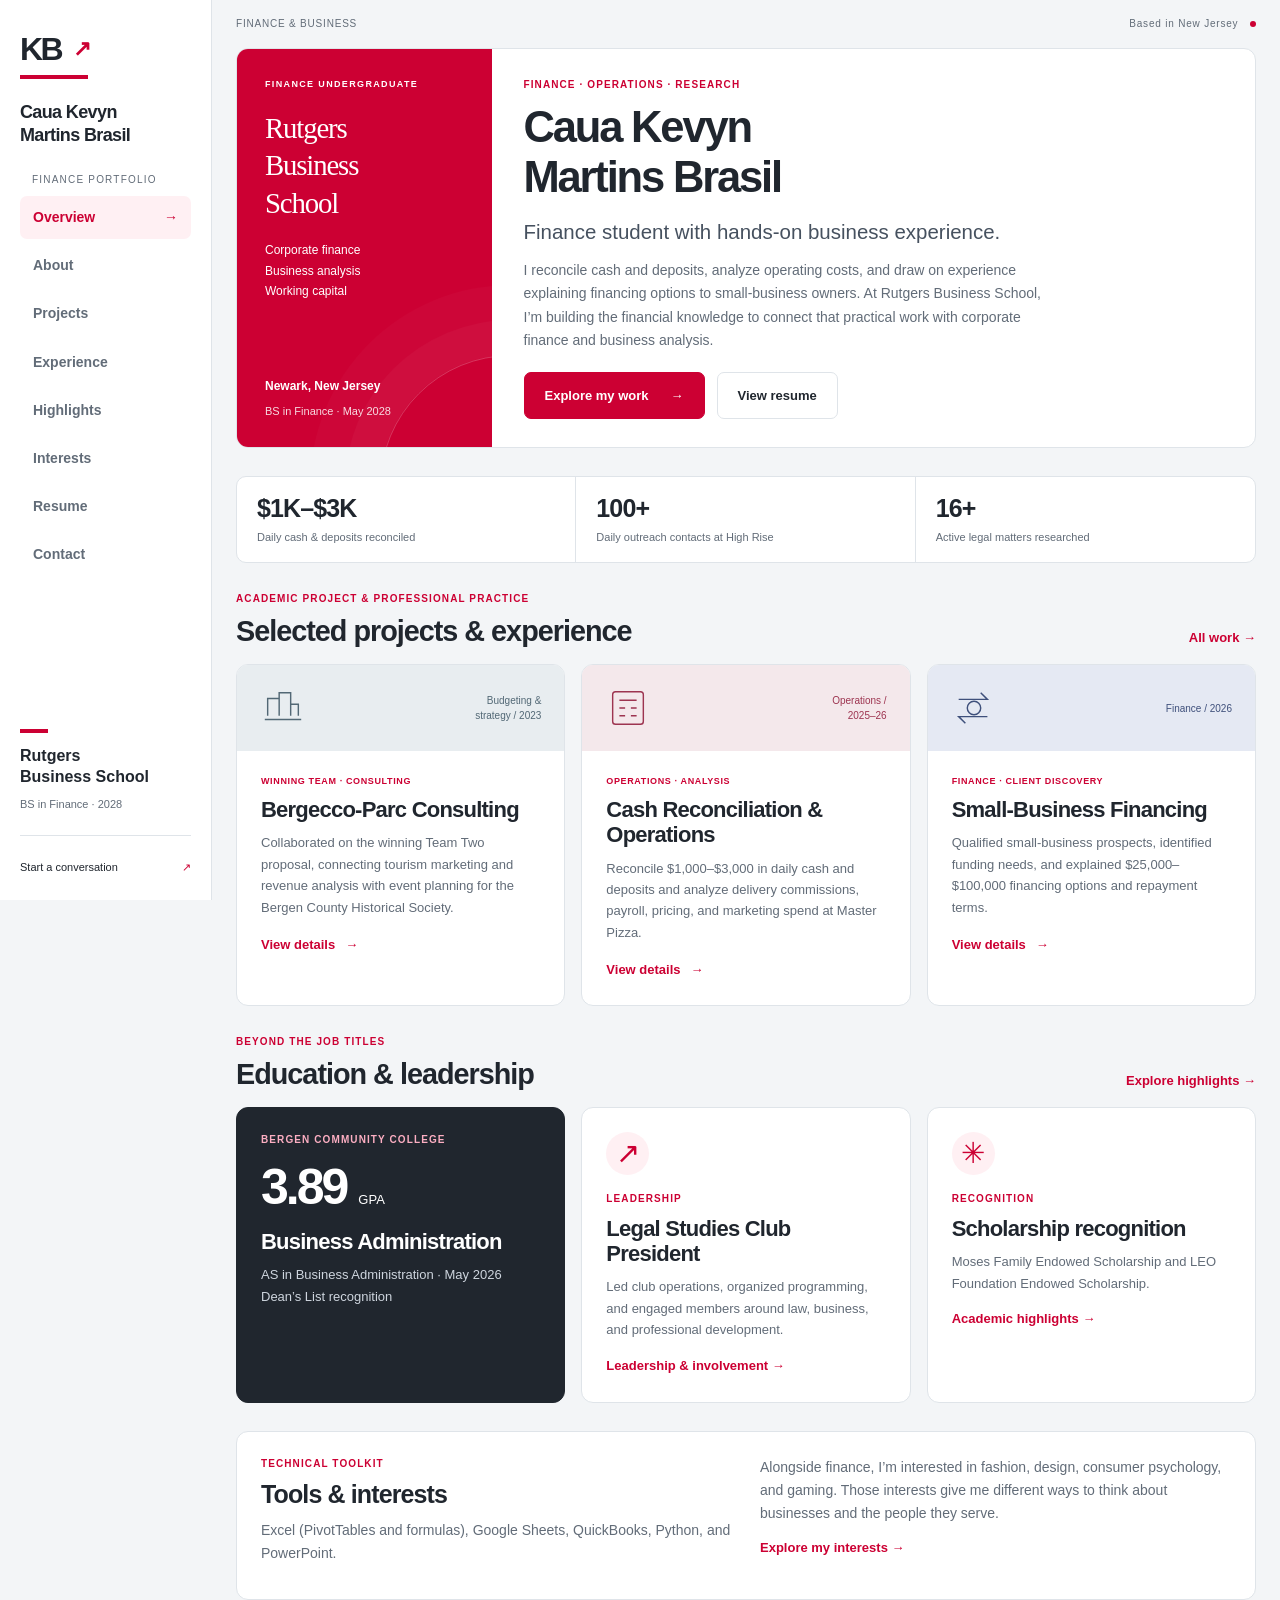
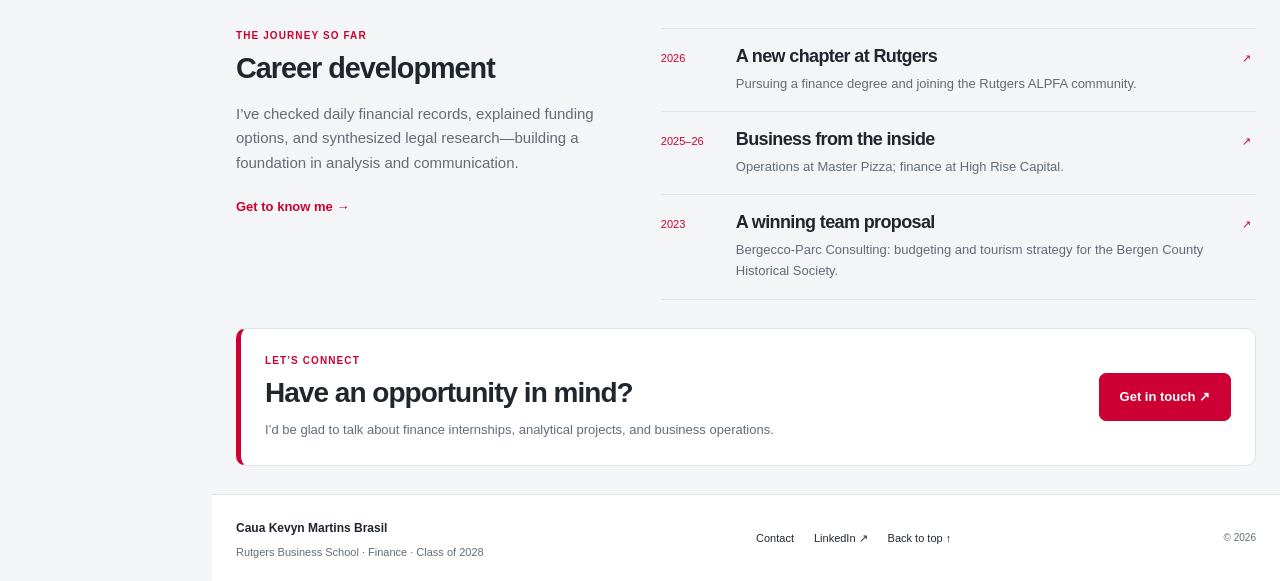
==== commit ae36a250: "Unify page spacing and simplify nested project panels" ====
--- a/index.html
+++ b/index.html
@@ -7,7 +7,7 @@
   <meta name="theme-color" content="#cc0033">
   <title>Overview | Caua Kevyn Martins Brasil</title>
   <link rel="icon" href="data:image/svg+xml,%3Csvg xmlns='http://www.w3.org/2000/svg' viewBox='0 0 64 64'%3E%3Crect width='64' height='64' fill='%23cc0033'/%3E%3Ctext x='32' y='42' text-anchor='middle' font-family='Arial,sans-serif' font-weight='bold' font-size='23' fill='white'%3EKB%3C/text%3E%3C/svg%3E">
-  <link rel="stylesheet" href="site.css?v=7">
+  <link rel="stylesheet" href="site.css?v=9">
 </head>
 <body>
   <a class="skip-link" href="#main">Skip to content</a>
--- a/site.css
+++ b/site.css
@@ -46,7 +46,7 @@
 .button:hover{background:var(--red-dark);transform:translateY(-2px)}
 .button.secondary{background:white;color:var(--ink);border-color:var(--line)}
 .button.secondary:hover{border-color:var(--red)}
-.profile-hero{display:grid;grid-template-columns:25% 1fr;min-height:330px;background:white;border-radius:var(--radius);overflow:hidden;border:1px solid var(--line)}
+.profile-hero{display:grid;grid-template-columns:25% 1fr;min-height:0;background:white;border-radius:var(--radius);overflow:hidden;border:1px solid var(--line)}
 .profile-scarlet{background:var(--red);color:white;display:flex;flex-direction:column;justify-content:space-between;padding:30px 26px;position:relative;overflow:hidden}
 .profile-scarlet:after{content:'';position:absolute;width:260px;height:260px;border:1px solid #ffffff35;border-radius:50%;bottom:-170px;right:-150px;box-shadow:0 0 0 35px #ffffff08,0 0 0 70px #ffffff06;pointer-events:none}
 .profile-label{font-size:9px;font-weight:700;letter-spacing:.15em}
@@ -56,7 +56,7 @@
 .profile-intro{padding:28px clamp(24px,3vw,42px);align-self:center}
 .profile-intro h1{font-size:clamp(34px,3.4vw,52px);letter-spacing:-.05em;margin-bottom:20px}
 .profile-intro .lead{margin-bottom:18px}
-.intro-detail{max-width:48ch;font-size:14px;color:var(--muted);margin-bottom:28px}
+.intro-detail{max-width:68ch;font-size:14px;color:var(--muted);margin-bottom:28px}
 .focus-strip{display:flex;flex-wrap:wrap;justify-content:space-between;align-items:center;gap:10px;padding:24px 8px;border-bottom:1px solid var(--line);font-size:11px}
 .focus-strip>span{color:var(--muted);text-transform:uppercase;font-size:9px;letter-spacing:.1em}
 .focus-strip strong{font-weight:500}
@@ -179,7 +179,7 @@
 .involvement-card .organization{font-weight:700;font-size:12px}
 .red{color:var(--red)}
 
-@media(min-width:1600px){.profile-hero{min-height:350px}
+@media(min-width:1600px){.profile-hero{min-height:0}
 .profile-intro{padding:32px 44px}
 .profile-intro h1{font-size:54px}
 }
@@ -414,3 +414,175 @@
 @media(max-width:800px){.case-aside dl{grid-template-columns:100px minmax(0,1fr)}.split-section{grid-template-columns:1fr;gap:12px}.case-aside{padding:20px}}
 @media(max-width:420px){.nav-list a{padding:9px 10px}.resume-block{padding:18px}.case-aside dl{grid-template-columns:1fr;gap:4px}.case-aside dd+dt{margin-top:10px}}
 @media print{.page-intro .eyebrow{font-size:20pt;font-weight:700;letter-spacing:0}.page-intro h1{font-size:12pt;margin-top:6px}.resume-block{break-inside:auto}.resume-item{break-inside:avoid}}
+
+/* Phone and tablet refinements; retain natural scrolling and browser text zoom. */
+html{-webkit-text-size-adjust:100%;text-size-adjust:100%}
+img,video,iframe{max-width:100%}
+.brand,.brand-name,.site-header nav,.profile-scarlet,.project-copy,.timeline-entry>div,.resume-block>div,.project-feature>div,.journey-list a>div{min-width:0}
+h1,h2,h3,.text-link,.button{overflow-wrap:anywhere}
+.table-scroll{max-width:100%;overflow-x:auto;overscroll-behavior-x:contain}
+.table-scroll table{min-width:480px}
+.table-scroll td:last-child,.table-scroll th:last-child{white-space:nowrap;font-variant-numeric:tabular-nums}
+@media screen and (max-width:980px){
+ .site-header{grid-template-columns:minmax(0,1fr) auto}
+ .brand-mark{flex-shrink:0}
+ .nav-list{gap:4px}
+ .nav-list a{min-height:44px;justify-content:center;padding:10px 12px}
+ .section-nav a{display:inline-flex;align-items:center;min-height:44px;padding:5px 3px}
+ .section-nav{gap:2px 12px}
+ .footer-links a{display:inline-flex;align-items:center;min-height:44px}
+ .text-link{min-height:44px}
+ .contact-topics a{display:flex;align-items:center;min-height:44px}
+ .case-aside dl{grid-template-columns:100px minmax(0,1fr)}
+ .profile-hero{grid-template-columns:32% minmax(0,1fr)}
+}
+@media screen and (min-width:701px) and (max-width:980px){
+ .project-list{grid-template-columns:1fr}
+ .project-card{display:grid;grid-template-columns:120px minmax(0,1fr)}
+ .project-visual{height:100%;flex-direction:column;justify-content:center;gap:12px}
+ .project-copy h3{font-size:24px}
+ .card-grid,.milestone-grid{gap:12px}
+ .info-card,.milestone{padding:18px}
+ .project-feature{grid-template-columns:minmax(0,1.3fr) minmax(0,1fr);gap:20px;padding:22px}
+ .contact-panel{grid-template-columns:1fr}
+}
+@media screen and (max-width:700px){
+ .wrap,.topline,.project-detail{width:calc(100% - 32px)}
+ .site-header{padding:16px;gap:12px}
+ .brand{gap:8px}.brand-name{font-size:14px}.sidebar-school strong{font-size:11px}
+ .sidebar-school>span:last-child{font-size:10px}
+ .nav-list{display:grid;grid-template-columns:repeat(4,minmax(0,1fr));gap:4px}
+ .nav-list a{font-size:12px;padding:8px 3px;line-height:1.3}
+ .topline{height:auto;min-height:40px;font-size:10px;letter-spacing:.025em;gap:8px;flex-wrap:wrap;padding-block:8px}
+ .profile-hero{grid-template-columns:minmax(0,1fr)}
+ .profile-intro{order:-1;padding:22px 20px}
+ .profile-intro h1,.page-intro h1{font-size:clamp(30px,8.2vw,40px)}
+ .profile-intro h1{margin-bottom:14px}
+ .profile-intro .lead{font-size:18px;margin-bottom:14px}
+ .intro-detail{font-size:15px;margin-bottom:18px}
+ .profile-scarlet{grid-template-columns:minmax(0,1fr) minmax(0,1fr);padding:18px 20px;gap:10px}
+ .profile-scarlet .profile-word{font-size:25px;margin:0}
+ .profile-label{font-size:10px}
+ .profile-focus{font-size:12px}
+ .profile-school{font-size:12px}.profile-school span{display:block;margin:4px 0 0;font-size:11px}
+ .project-card{display:flex;flex-direction:column}
+ .project-visual{height:66px;min-height:66px;padding:12px 20px;flex-direction:row;justify-content:space-between;gap:12px}
+ .project-visual svg{width:38px;height:38px}
+ .project-visual span{max-width:150px;text-align:right;font-size:11px}
+ .project-copy{padding:20px}.project-copy h3{font-size:24px}
+ .project-copy p,.info-card p,.milestone p,.connect-banner p,.toolkit-section p,.journey-list p,.contact-next p,.involvement-card p,.case-layout p,.case-layout li,.timeline-entry ul,.resume-item p,.resume-bullets{font-size:15px;line-height:1.65}
+ .eyebrow,.project-copy .eyebrow{font-size:11px;letter-spacing:.07em}
+ .button{max-width:100%;min-height:48px;font-size:14px;gap:12px}
+ .button-row{align-items:stretch}.button-row .button{flex:1 1 150px}
+ .page-intro .button-row .text-link{flex-basis:100%}
+ .section-head{gap:8px;margin-bottom:18px}
+ .timeline{margin-left:0;padding-left:15px}
+ .timeline-entry{padding:18px;gap:10px}
+ .timeline-entry:before{left:-23px}
+ .timeline-entry h2{font-size:25px}
+ .timeline-date,.resume-item .date{font-size:12px}
+ .resume-item{grid-template-columns:minmax(0,1fr)}
+ .resume-block,.split-section,.statement,.toolkit-section,.involvement-card{padding:20px}
+ .chip-list li,.timeline-entry .chip-list li{max-width:100%;font-size:11px;white-space:normal}
+ .contact-panel>div:first-child{padding:22px}.contact-methods{padding:6px 22px}
+ .contact-method strong{font-size:18px}.contact-method small{font-size:12px}
+ .contact-note{padding-top:16px;margin-top:20px}.contact-topics{gap:2px}
+ .project-detail .section-nav{gap:2px 12px}
+ .case-next{gap:4px 18px}
+ .case-aside dl{grid-template-columns:90px minmax(0,1fr);gap:10px 12px}
+ .case-aside dd{font-size:14px}
+ .bergecco-case .work-example{font-size:14px}
+ .bergecco-case .contribution-credit{font-size:12px}
+ .event-concepts li{padding:14px}
+ .table-scroll{border:1px solid var(--line);border-radius:6px}
+ .gaming-note>span{white-space:normal}
+ .footer-top{gap:12px;padding-block:20px}.footer-links{gap:4px 20px;font-size:13px}
+}
+@media screen and (max-width:359px){
+ .nav-list{grid-template-columns:repeat(3,minmax(0,1fr))}
+ .brand-mark{width:34px}.brand-name{font-size:13px}
+ .profile-intro{padding:20px 16px}
+ .profile-scarlet{grid-template-columns:1fr}.profile-focus{text-align:left}
+ .profile-school,.profile-label{grid-column:auto}
+ .case-aside dl{grid-template-columns:1fr;gap:4px}.case-aside dd+dt{margin-top:8px}
+ .journey-list a{grid-template-columns:44px minmax(0,1fr) 12px;gap:9px}
+}
+@media(hover:none){.button:hover,.project-card:hover{transform:none}}
+
+/* Shared page rhythm: one parent gap replaces stacked section padding and margins. */
+@media screen{
+ :root{--page-gap:28px;--panel-pad:24px;--content-gap:16px}
+ main>.wrap{display:flex;flex-direction:column;gap:var(--page-gap);padding-bottom:var(--page-gap)}
+ main>.wrap>*{margin-block:0}
+ main>.wrap>.page-intro{padding:8px 0 0}
+ main>.wrap>:is(.section,.highlight-section,.interest-group,.contact-next){padding-block:0}
+ main>.wrap>:is(.statement,.toolkit-section,.connect-banner,.split-section,.resume-block,.project-feature,.gaming-note){padding:var(--panel-pad)}
+ main>.wrap>.case-layout{padding:0;gap:var(--content-gap)}
+ .page-intro h1{margin-bottom:12px}
+ .page-intro:before{margin-bottom:12px}
+ .page-intro .eyebrow{margin-bottom:8px}
+ .page-intro .back-link{margin-bottom:12px}
+ .page-intro .button-row{margin-top:16px}
+ .page-intro .section-nav{margin-top:16px;padding-top:10px}
+ .section-head{margin-bottom:var(--content-gap);gap:16px}
+ .section-head .eyebrow{margin-bottom:8px}
+ .project-list,.card-grid,.milestone-grid,.involvement-grid{gap:var(--content-gap)}
+ .info-card,.milestone,.involvement-card,.project-copy{padding:var(--panel-pad)}
+ :is(.info-card,.milestone,.involvement-card,.project-copy,.statement,.split-section,.toolkit-section)>:last-child{margin-bottom:0}
+ .eyebrow{margin-bottom:8px}
+ .project-copy h3,.info-card h3,.milestone h3,.involvement-card h3{margin-bottom:10px}
+ .project-copy p,.milestone p,.involvement-card p{margin-bottom:12px}
+ .project-copy>.text-link{margin-top:0;padding-top:4px}
+ .tile-icon{margin-bottom:16px}
+ .big-stat{margin:8px 0 12px}
+ .profile-hero{min-height:0}
+ .profile-intro{padding:28px 32px}
+ .profile-intro h1{margin-bottom:14px}
+ .profile-intro .lead{margin-bottom:12px}
+ .intro-detail{margin-bottom:20px}
+ .profile-scarlet{justify-content:flex-start;gap:18px;padding:28px}
+ .profile-word{margin:0}
+ .profile-focus{margin:0}
+ .profile-school{margin-top:auto}
+ .evidence-strip>div{padding:16px 20px}
+ .case-layout>div{padding:var(--panel-pad)}
+ .case-layout section+section{margin-top:20px;padding-top:20px}
+ .bergecco-case .my-contribution{padding:0 0 20px;border:0;border-bottom:1px solid var(--line);background:transparent;border-radius:0}
+ .bergecco-case .my-contribution+section{border-top:0;padding-top:0}
+ .bergecco-case .contribution-grid{gap:20px;margin-top:16px}
+ .contribution-outcome{margin-top:16px;padding-top:12px}
+ .bergecco-case .contribution-credit{margin-top:12px}
+ .timeline-entry{margin-bottom:var(--content-gap);padding:var(--panel-pad)}
+ .timeline-entry:last-child{margin-bottom:0}
+ .resume-item+.resume-item{margin-top:16px;padding-top:16px}
+ .contact-panel{margin-bottom:0}
+ .contact-panel>div:first-child{padding:var(--panel-pad)}
+ .contact-methods{padding:0 var(--panel-pad)}
+ .contact-method{padding:18px 0}
+ .contact-note{margin-top:20px;padding-top:16px}
+ .connect-banner{gap:20px}
+ .footer-top{padding-block:20px}
+}
+@media screen and (max-width:980px){
+ :root{--page-gap:24px;--panel-pad:22px}
+ .section-head{gap:12px}
+ .page-intro .section-nav{gap:2px 12px}
+}
+@media screen and (max-width:700px){
+ :root{--page-gap:22px;--panel-pad:20px;--content-gap:14px}
+ main>.wrap>.page-intro{padding-top:4px}
+ .profile-intro{padding:var(--panel-pad)}
+ .profile-scarlet{padding:18px 20px;gap:10px}
+ .profile-school{margin-top:0}
+ .profile-intro .lead{margin-bottom:12px}
+ .intro-detail{margin-bottom:16px}
+ .section-head{gap:4px}
+ .project-copy>.text-link{padding-top:0}
+ .timeline-entry{padding:18px}
+ .case-layout>div{padding:18px}
+ .bergecco-case .my-contribution{padding:0 0 18px}
+ .case-layout section+section{margin-top:18px;padding-top:18px}
+ .contribution-grid article+article{padding-top:16px}
+ .case-aside,.bergecco-case .case-aside{padding:18px}
+ .contact-method{padding:16px 0}
+}
